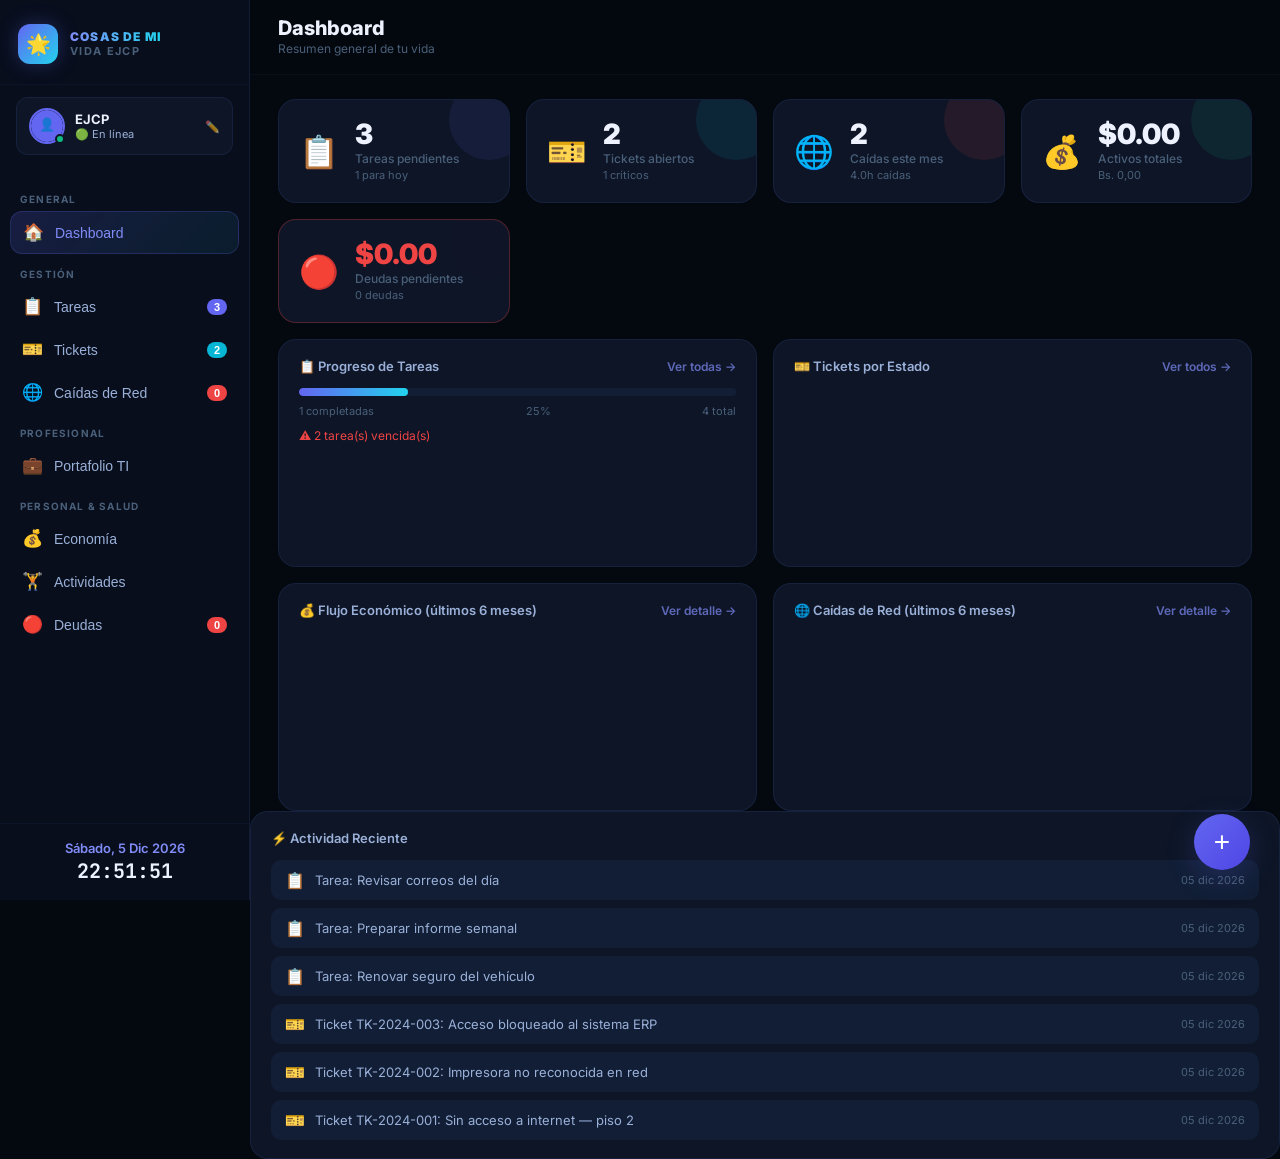
==== mi_portafolio/index.html @ db8b22b6 "Add files via upload" ====
<!DOCTYPE html>
<html lang="es">
<head>
  <meta charset="UTF-8" />
  <meta name="viewport" content="width=device-width, initial-scale=1.0" />
  <title>COSAS DE MI VIDA EJCP</title>
  <meta name="description" content="Plataforma personal de gestión: tareas, tickets de soporte, caídas de red y control económico." />
  <link rel="preconnect" href="https://fonts.googleapis.com" />
  <link rel="preconnect" href="https://fonts.gstatic.com" crossorigin />
  <link href="https://fonts.googleapis.com/css2?family=Inter:wght@300;400;500;600;700;800;900&family=JetBrains+Mono:wght@400;500;600&display=swap" rel="stylesheet" />
  <script src="https://cdn.jsdelivr.net/npm/chart.js@4.4.0/dist/chart.umd.min.js"></script>
  <script src="https://cdnjs.cloudflare.com/ajax/libs/pdf.js/3.11.174/pdf.min.js"></script>
  <script>if (window.pdfjsLib) pdfjsLib.GlobalWorkerOptions.workerSrc = 'https://cdnjs.cloudflare.com/ajax/libs/pdf.js/3.11.174/pdf.worker.min.js';</script>
  <link rel="stylesheet" href="styles.css" />
</head>
<body>

<!-- ═══════════════ SIDEBAR ═══════════════ -->
<aside class="sidebar" id="sidebar">
  <div class="sidebar-logo">
    <div class="logo-icon">🌟</div>
    <div class="logo-texts">
      <span class="logo-title">COSAS DE MI</span>
      <span class="logo-sub">VIDA EJCP</span>
    </div>
  </div>

  <!-- Profile Widget -->
  <div class="sidebar-profile-card" onclick="openProfileModal()" title="Editar perfil y estado">
    <div class="profile-avatar-wrap">
      <img id="profile-avatar-img" src="data:image/svg+xml;utf8,<svg xmlns='http://www.w3.org/2000/svg' viewBox='0 0 100 100'><circle cx='50' cy='50' r='50' fill='%236366f1'/><text x='50' y='60' font-size='40' text-anchor='middle' fill='white'>👤</text></svg>" alt="Perfil" />
      <span class="profile-status-dot" id="profile-status-dot"></span>
    </div>
    <div class="profile-info">
      <div class="profile-name" id="profile-name">EJCP</div>
      <div class="profile-status-label" id="profile-status-label">🟢 En línea</div>
    </div>
    <div class="profile-edit-icon">✏️</div>
  </div>

  <nav class="sidebar-nav">
    <div class="nav-section-label">General</div>
    <button class="nav-btn active" id="nav-dashboard" onclick="switchModule('dashboard')">
      <span class="nav-icon">🏠</span><span class="nav-label">Dashboard</span>
    </button>

    <div class="nav-section-label">Gestión</div>
    <button class="nav-btn" id="nav-tasks" onclick="switchModule('tasks')">
      <span class="nav-icon">📋</span><span class="nav-label">Tareas</span>
      <span class="nav-badge" id="sb-tasks">0</span>
    </button>
    <button class="nav-btn" id="nav-tickets" onclick="switchModule('tickets')">
      <span class="nav-icon">🎫</span><span class="nav-label">Tickets</span>
      <span class="nav-badge ticket-badge" id="sb-tickets">0</span>
    </button>
    <button class="nav-btn" id="nav-network" onclick="switchModule('network')">
      <span class="nav-icon">🌐</span><span class="nav-label">Caídas de Red</span>
      <span class="nav-badge network-badge" id="sb-network">0</span>
    </button>

    <div class="nav-section-label">Profesional</div>
    <button class="nav-btn" id="nav-portfolio" onclick="switchModule('portfolio')">
      <span class="nav-icon">💼</span><span class="nav-label">Portafolio TI</span>
    </button>

    <div class="nav-section-label">Personal & Salud</div>
    <button class="nav-btn" id="nav-economy" onclick="switchModule('economy')">
      <span class="nav-icon">💰</span><span class="nav-label">Economía</span>
    </button>
    <button class="nav-btn" id="nav-activities" onclick="switchModule('activities')">
      <span class="nav-icon">🏋️</span><span class="nav-label">Actividades</span>
    </button>
    <button class="nav-btn" id="nav-debts" onclick="switchModule('debts')">
      <span class="nav-icon">🔴</span><span class="nav-label">Deudas</span>
      <span class="nav-badge" id="sb-debts" style="background:var(--red)">0</span>
    </button>
  </nav>

  <div class="sidebar-footer">
    <div class="sidebar-date" id="sidebar-date"></div>
    <div class="sidebar-time" id="sidebar-time"></div>
  </div>
</aside>

<!-- ═══════════════ MAIN ═══════════════ -->
<main class="main-content">

  <!-- ─── TOPBAR ─── -->
  <header class="topbar">
    <div class="topbar-left">
      <button class="menu-toggle" onclick="toggleSidebar()">☰</button>
      <div class="topbar-title">
        <h1 id="module-title">Dashboard</h1>
        <span class="module-subtitle" id="module-subtitle">Resumen general de tu vida</span>
      </div>
    </div>
    <div class="topbar-right" id="topbar-actions">
      <!-- Populated by each module -->
    </div>
  </header>

  <!-- ═══════════ DASHBOARD ═══════════ -->
  <section class="app-section active" id="sec-dashboard">
    <div class="dash-grid">
      <!-- Summary Cards -->
      <div class="dash-card clickable" onclick="switchModule('tasks')">
        <div class="dash-card-icon task-color">📋</div>
        <div class="dash-card-info">
          <div class="dash-card-num" id="d-task-pending">0</div>
          <div class="dash-card-label">Tareas pendientes</div>
          <div class="dash-card-sub" id="d-task-today">0 para hoy</div>
        </div>
        <div class="dash-card-sparkle task-color-bg"></div>
      </div>

      <div class="dash-card clickable" onclick="switchModule('tickets')">
        <div class="dash-card-icon ticket-color">🎫</div>
        <div class="dash-card-info">
          <div class="dash-card-num" id="d-ticket-open">0</div>
          <div class="dash-card-label">Tickets abiertos</div>
          <div class="dash-card-sub" id="d-ticket-critical">0 críticos</div>
        </div>
        <div class="dash-card-sparkle ticket-color-bg"></div>
      </div>

      <div class="dash-card clickable" onclick="switchModule('network')">
        <div class="dash-card-icon network-color">🌐</div>
        <div class="dash-card-info">
          <div class="dash-card-num" id="d-net-month">0</div>
          <div class="dash-card-label">Caídas este mes</div>
          <div class="dash-card-sub" id="d-net-hours">0h caídas</div>
        </div>
        <div class="dash-card-sparkle network-color-bg"></div>
      </div>

      <!-- Dashboard balance card shows total liquid across all accounts -->
      <div class="dash-card clickable" onclick="switchModule('economy')">
        <div class="dash-card-icon econ-color">💰</div>
        <div class="dash-card-info">
          <div class="dash-card-num" id="d-balance">$0.00</div>
          <div class="dash-card-label">Activos totales</div>
          <div class="dash-card-sub" id="d-balance-bs">Bs. 0.00</div>
        </div>
        <div class="dash-card-sparkle econ-color-bg"></div>
      </div>

      <div class="dash-card clickable" onclick="switchModule('debts')" style="border-color:rgba(239,68,68,0.3)">
        <div class="dash-card-icon" style="color:var(--red)">🔴</div>
        <div class="dash-card-info">
          <div class="dash-card-num" id="d-debts-total" style="color:var(--red)">$0.00</div>
          <div class="dash-card-label">Deudas pendientes</div>
          <div class="dash-card-sub" id="d-debts-count">0 deudas</div>
        </div>
        <div class="dash-card-sparkle" style="background:rgba(239,68,68,0.08)"></div>
      </div>
    </div>

    <!-- Progress bar tasks -->
    <div class="dash-row">
      <div class="dash-panel">
        <div class="panel-header">
          <span>📋 Progreso de Tareas</span>
          <span class="panel-action" onclick="switchModule('tasks')">Ver todas →</span>
        </div>
        <div class="task-progress-bar">
          <div class="task-progress-fill" id="d-task-bar"></div>
        </div>
        <div class="task-progress-labels">
          <span id="d-prog-done">0 completadas</span>
          <span id="d-prog-pct">0%</span>
          <span id="d-prog-total">0 total</span>
        </div>
        <div class="dash-overdue-row" id="d-overdue-row"></div>
      </div>

      <div class="dash-panel">
        <div class="panel-header">
          <span>🎫 Tickets por Estado</span>
          <span class="panel-action" onclick="switchModule('tickets')">Ver todos →</span>
        </div>
        <div style="position:relative;height:160px;width:100%"><canvas id="chart-dash-tickets"></canvas></div>
      </div>
    </div>

    <div class="dash-row">
      <div class="dash-panel">
        <div class="panel-header">
          <span>💰 Flujo Económico (últimos 6 meses)</span>
          <span class="panel-action" onclick="switchModule('economy')">Ver detalle →</span>
        </div>
        <div style="position:relative;height:160px;width:100%"><canvas id="chart-dash-economy"></canvas></div>
      </div>

      <div class="dash-panel">
        <div class="panel-header">
          <span>🌐 Caídas de Red (últimos 6 meses)</span>
          <span class="panel-action" onclick="switchModule('network')">Ver detalle →</span>
        </div>
        <div style="position:relative;height:160px;width:100%"><canvas id="chart-dash-network"></canvas></div>
      </div>
    </div>

    <!-- Recent activity -->
    <div class="dash-panel">
      <div class="panel-header">
        <span>⚡ Actividad Reciente</span>
      </div>
      <div id="d-activity-list" class="activity-list"></div>
    </div>
  </section>

  <!-- ═══════════ TASKS ═══════════ -->
  <section class="app-section" id="sec-tasks">
    <!-- Filter bar -->
    <div class="module-toolbar">
      <div class="toolbar-tabs" id="task-view-tabs">
        <button class="tab-btn active" onclick="setTaskView('all',this)">Todas</button>
        <button class="tab-btn" onclick="setTaskView('pending',this)">Pendientes</button>
        <button class="tab-btn" onclick="setTaskView('done',this)">Completadas</button>
        <button class="tab-btn" onclick="setTaskView('overdue',this)">Vencidas</button>
        <button class="tab-btn" onclick="setTaskView('today',this)">Hoy</button>
        <button class="tab-btn" onclick="setTaskView('voice',this)">🎙️ Voz</button>
      </div>
      <div class="toolbar-right">
        <div class="search-box">
          <span>🔍</span>
          <input type="text" id="task-search" placeholder="Buscar..." oninput="renderTasks()" />
        </div>
        <select id="task-priority-filter" onchange="renderTasks()">
          <option value="">Prioridad</option>
          <option value="alta">Alta</option>
          <option value="media">Media</option>
          <option value="baja">Baja</option>
        </select>
      </div>
    </div>

    <!-- Stats mini -->
    <div class="mini-stats" id="task-mini-stats"></div>

    <div class="list-area">
      <div class="item-list" id="task-list"></div>
      <div class="empty-state" id="task-empty" style="display:none">
        <div class="empty-icon">📋</div>
        <h3>Sin tareas aquí</h3>
        <p>Usa el botón <strong>+</strong> o graba una nota de voz</p>
      </div>
    </div>
  </section>

  <!-- ═══════════ TICKETS ═══════════ -->
  <section class="app-section" id="sec-tickets">
    <div class="module-toolbar">
      <div class="toolbar-tabs">
        <button class="tab-btn active" onclick="setTicketView('all',this)">Todos</button>
        <button class="tab-btn" onclick="setTicketView('abierto',this)">Abiertos</button>
        <button class="tab-btn" onclick="setTicketView('en_progreso',this)">En progreso</button>
        <button class="tab-btn" onclick="setTicketView('cerrado',this)">Cerrados</button>
        <button class="tab-btn" onclick="setTicketView('escalado',this)">Escalados</button>
      </div>
      <div class="toolbar-right">
        <button class="btn-secondary" onclick="openImportModal('tickets')" style="padding:8px 12px;font-size:12px">📥 Importar Excel</button>
        <div class="search-box">
          <span>🔍</span>
          <input type="text" id="ticket-search" placeholder="Buscar ticket..." oninput="renderTickets()" />
        </div>
        <select id="ticket-cat-filter" onchange="renderTickets()">
          <option value="">Categoría</option>
          <option value="red">Red</option>
          <option value="hardware">Hardware</option>
          <option value="software">Software</option>
          <option value="acceso">Acceso</option>
          <option value="otro">Otro</option>
        </select>
      </div>
    </div>

    <!-- Charts row -->
    <div class="dash-row" style="margin:16px 28px 0">
      <div class="dash-panel mini-panel">
        <div class="panel-header"><span>📊 Por Estado</span></div>
        <div style="position:relative;height:140px;width:100%"><canvas id="chart-ticket-status"></canvas></div>
      </div>
      <div class="dash-panel mini-panel">
        <div class="panel-header"><span>📅 Tickets por Mes</span></div>
        <div style="position:relative;height:140px;width:100%"><canvas id="chart-ticket-month"></canvas></div>
      </div>
      <div class="dash-panel mini-panel">
        <div class="panel-header"><span>⚡ Por Prioridad</span></div>
        <div style="position:relative;height:140px;width:100%"><canvas id="chart-ticket-priority"></canvas></div>
      </div>
    </div>

    <!-- Monthly Summary -->
    <div style="padding:0 28px;margin-top:16px">
      <div class="uptime-bar-wrap">
        <div class="uptime-label-row">
          <span>📅 Resumen Mensual de Soportes</span>
          <span class="uptime-pct" id="tk-month-total" style="color:var(--cyan)">0</span>
        </div>
        <div class="uptime-sub" id="tk-month-sub">Soportes realizados este mes</div>
      </div>
    </div>

    <div class="list-area" style="padding:0 28px 100px">
      <div class="item-list" id="ticket-list"></div>
      <div class="empty-state" id="ticket-empty" style="display:none">
        <div class="empty-icon">🎫</div>
        <h3>Sin tickets registrados</h3>
        <p>Añade tu primer ticket con el botón <strong>+</strong></p>
      </div>
    </div>
  </section>

  <!-- ═══════════ NETWORK ═══════════ -->
  <section class="app-section" id="sec-network">
    <div class="module-toolbar">
      <div class="toolbar-tabs">
        <button class="tab-btn active" onclick="setNetView('all',this)">Todos</button>
        <button class="tab-btn" onclick="setNetView('activa',this)">Activas</button>
        <button class="tab-btn" onclick="setNetView('resuelta',this)">Resueltas</button>
      </div>
      <div class="toolbar-right">
        <button class="btn-secondary" onclick="openImportModal('network')" style="padding:8px 12px;font-size:12px">📥 Importar Excel</button>
        <div class="search-box">
          <span>🔍</span>
          <input type="text" id="network-search" placeholder="Buscar incidente..." oninput="renderNetwork()" />
        </div>
        <select id="net-type-filter" onchange="renderNetwork()">
          <option value="">Tipo</option>
          <option value="total">Total</option>
          <option value="parcial">Parcial</option>
          <option value="lenta">Lenta</option>
        </select>
      </div>
    </div>

    <!-- Network Charts -->
    <div class="dash-row" style="margin:16px 28px 0">
      <div class="dash-panel">
        <div class="panel-header"><span>⏱️ Horas caídas por mes</span></div>
        <div style="position:relative;height:160px;width:100%"><canvas id="chart-net-hours"></canvas></div>
      </div>
      <div class="dash-panel mini-panel">
        <div class="panel-header"><span>🍩 Por Tipo</span></div>
        <div style="position:relative;height:160px;width:100%"><canvas id="chart-net-type"></canvas></div>
      </div>
    </div>

    <!-- Uptime indicator -->
    <div style="padding:0 28px;margin-top:16px">
      <div class="uptime-bar-wrap">
        <div class="uptime-label-row">
          <span>🟢 Disponibilidad del mes</span>
          <span class="uptime-pct" id="net-uptime-pct">100%</span>
        </div>
        <div class="uptime-bar">
          <div class="uptime-fill" id="net-uptime-fill"></div>
        </div>
        <div class="uptime-sub" id="net-uptime-sub">0h de interrupción este mes</div>
      </div>
    </div>

    <div class="list-area" style="padding:0 28px 100px">
      <div class="item-list" id="network-list"></div>
      <div class="empty-state" id="network-empty" style="display:none">
        <div class="empty-icon">🌐</div>
        <h3>Sin incidentes registrados</h3>
        <p>Registra una caída de red con el botón <strong>+</strong></p>
      </div>
    </div>
  </section>

  <!-- ═══════════ ECONOMY (Sistema Financiero Multi-Cuenta) ═══════════ -->
  <section class="app-section" id="sec-economy">

    <!-- Tasa de cambio global / BCV / Euro / Binance / AIRTM -->
    <div class="rate-bar">
      <div class="rate-info">
        <span class="rate-label">💱 Tasas de Cambio (BCV Oficial, Euro & P2P)</span>
        <div style="display:flex;gap:10px;align-items:center;flex-wrap:wrap;margin-top:4px">
          <div class="rate-input-wrap">
            <span class="rate-flag">🇻🇪 BCV (USD): 1$ =</span>
            <input type="number" id="rate-bcv-input" step="0.01" min="0.01" value="36.50" oninput="updateRates()" style="width:70px" />
            <span class="rate-flag">VES</span>
          </div>
          <div class="rate-input-wrap">
            <span class="rate-flag">🇪🇺 BCV (EUR): 1€ =</span>
            <input type="number" id="rate-eur-input" step="0.01" min="0.01" value="39.80" oninput="updateRates()" style="width:70px" />
            <span class="rate-flag">VES</span>
          </div>
          <div class="rate-input-wrap">
            <span class="rate-flag">🟡 Binance: 1$ =</span>
            <input type="number" id="rate-binance-input" step="0.01" min="0.01" value="36.50" oninput="updateRates()" style="width:70px" />
            <span class="rate-flag">VES</span>
          </div>
          <div class="rate-input-wrap">
            <span class="rate-flag">💙 AIRTM: 1$ =</span>
            <input type="number" id="rate-airtm-input" step="0.01" min="0.01" value="36.50" oninput="updateRates()" style="width:70px" />
            <span class="rate-flag">VES</span>
          </div>
        </div>
        <span class="rate-updated" id="rate-updated">Actualizado en tiempo real</span>
      </div>
      <div style="display:flex;gap:8px;align-items:center;flex-wrap:wrap">
        <button class="btn-primary" style="padding:8px 12px;font-size:12px" onclick="openTransferModal()">🔄 Traslado</button>
        <button class="btn-primary" style="padding:8px 12px;font-size:12px;background:linear-gradient(135deg,#10b981,#059669)" onclick="openPagoMovilModal()">📱 Pago Móvil</button>
        <button class="btn-primary" style="padding:8px 12px;font-size:12px;background:linear-gradient(135deg,#8b5cf6,#6d28d9)" onclick="openZinliModal()">🏦 Zinli</button>
        <button class="btn-primary" style="padding:8px 12px;font-size:12px;background:linear-gradient(135deg,#f59e0b,#d97706)" onclick="openEfectivoModal()">💵 Efectivo</button>
      </div>
    </div>

    <!-- Saldos por cuenta -->
    <div style="padding:16px 28px 0">
      <div style="font-size:12px;font-weight:700;color:var(--text-muted);margin-bottom:10px;text-transform:uppercase;letter-spacing:.08em">💳 Saldos por Cuenta</div>
      <div class="accounts-grid" id="accounts-grid">
        <!-- Populated by JS -->
      </div>
    </div>

    <!-- Panel Bolívares VES con tasa del día y comparativa -->
    <div style="padding:12px 28px 0">
      <div class="bolivares-panel">
        <div class="bs-panel-left">
          <div class="bs-panel-title">🇻🇪 Bolívares — Tasa del día & Comparativa</div>
          <div class="bs-panel-balance" id="bs-panel-balance">Bs. 0,00</div>
          <div class="bs-panel-sub" style="margin-top:8px">
            Saldo directo en cuenta VES
          </div>

          <!-- Comparativa de Tasas -->
          <div class="rate-comp-box" style="margin-top:14px;background:rgba(0,0,0,0.2);padding:10px 12px;border-radius:8px;border:1px solid var(--border-light)">
            <div style="font-size:11px;font-weight:700;color:var(--text-muted);text-transform:uppercase;margin-bottom:6px">📊 Comparativa de Valorización Total en VES</div>
            <div style="display:flex;justify-content:space-between;font-size:12px;margin-bottom:3px">
              <span>🇻🇪 Tasa BCV Oficial (USD):</span>
              <strong id="bs-total-bcv" style="color:var(--green)">Bs. 0,00</strong>
            </div>
            <div style="display:flex;justify-content:space-between;font-size:12px;margin-bottom:3px">
              <span>🇪🇺 Tasa BCV Euro (EUR):</span>
              <strong id="bs-total-eur" style="color:var(--purple)">Bs. 0,00</strong>
            </div>
            <div style="display:flex;justify-content:space-between;font-size:12px;margin-bottom:3px">
              <span>🟡 Tasa Binance P2P:</span>
              <strong id="bs-total-binance" style="color:var(--yellow)">Bs. 0,00</strong>
            </div>
            <div style="display:flex;justify-content:space-between;font-size:12px">
              <span>💙 Tasa AIRTM / Zinli:</span>
              <strong id="bs-total-airtm" style="color:var(--cyan)">Bs. 0,00</strong>
            </div>
          </div>
        </div>

        <div class="bs-panel-right">
          <div style="font-size:11px;color:var(--text-muted);margin-bottom:6px;font-weight:700;text-transform:uppercase">Equivalencia acumulada por cuenta en VES</div>
          <div class="bs-equiv-row">
            <span class="bs-equiv-label">🟡 Binance (USDT)</span>
            <span class="bs-equiv-val" id="bs-eq-binance">Bs. 0,00</span>
          </div>
          <div class="bs-equiv-row">
            <span class="bs-equiv-label">💙 AIRTM (USD)</span>
            <span class="bs-equiv-val" id="bs-eq-airtm">Bs. 0,00</span>
          </div>
          <div class="bs-equiv-row">
            <span class="bs-equiv-label">🟣 Zinli (USD — Tasa AIRTM)</span>
            <span class="bs-equiv-val" id="bs-eq-zinli">Bs. 0,00</span>
          </div>
          <div class="bs-equiv-row">
            <span class="bs-equiv-label">💵 Efectivo (USD)</span>
            <span class="bs-equiv-val" id="bs-eq-efectivo">Bs. 0,00</span>
          </div>
          <div class="bs-equiv-row">
            <span class="bs-equiv-label">🇻🇪 Cuenta Bolívares (VES Directo)</span>
            <span class="bs-equiv-val" id="bs-eq-direct">Bs. 0,00</span>
          </div>
          <div class="bs-equiv-total" style="background:rgba(16,185,129,0.08);padding:10px 12px;border-radius:8px;margin-top:8px">
            <span>💰 TOTAL GENERAL EN VES</span>
            <span id="bs-total-ves" style="color:var(--green);font-weight:900;font-size:16px">Bs. 0,00</span>
          </div>
        </div>
      </div>
    </div>

    <!-- Operaciones rápidas / tabs -->
    <div class="module-toolbar" style="margin-top:16px">
      <div class="toolbar-tabs">
        <button class="tab-btn active" onclick="setEconView('all',this)">Todos</button>
        <button class="tab-btn" onclick="setEconView('ingreso',this)">Ingresos</button>
        <button class="tab-btn" onclick="setEconView('egreso',this)">Egresos</button>
        <button class="tab-btn" onclick="setEconView('traslado',this)">🔄 Traslados</button>
        <button class="tab-btn" onclick="setEconView('pago_movil',this)">📱 Pagos Móvil</button>
        <button class="tab-btn" onclick="setEconView('zinli',this)">🏦 Zinli</button>
      </div>
      <div class="toolbar-right">
        <select id="econ-account-filter" onchange="renderEconomy()">
          <option value="">Todas las cuentas</option>
          <option value="binance">Binance</option>
          <option value="airtm">AIRTM</option>
          <option value="zinli">Zinli</option>
          <option value="bolivares">Bolívares</option>
          <option value="efectivo">Efectivo</option>
        </select>
      </div>
    </div>

    <!-- Economy charts -->
    <div class="dash-row" style="margin:12px 28px 0">
      <div class="dash-panel">
        <div class="panel-header"><span>📈 Flujo mensual (USD)</span></div>
        <div style="position:relative;height:160px;width:100%"><canvas id="chart-econ-flow"></canvas></div>
      </div>
      <div class="dash-panel mini-panel">
        <div class="panel-header"><span>🍩 Por Cuenta</span></div>
        <div style="position:relative;height:160px;width:100%"><canvas id="chart-econ-cat"></canvas></div>
      </div>
    </div>

    <!-- Converter -->
    <div style="padding:0 28px;margin-top:12px">
      <div class="converter-box">
        <div class="converter-title">⚡ Conversor Rápido</div>
        <div class="converter-row">
          <div class="conv-field">
            <label>USD / USDT</label>
            <input type="number" id="conv-usd" placeholder="0.00" oninput="convertFrom('usd')" step="0.01" />
          </div>
          <div class="conv-arrow">⇄</div>
          <div class="conv-field">
            <label>VES (Bs.)</label>
            <input type="number" id="conv-ves" placeholder="0.00" oninput="convertFrom('ves')" step="0.01" />
          </div>
        </div>
      </div>
    </div>

    <!-- Transaction list -->
    <div class="list-area" style="padding:0 28px 100px;margin-top:8px">
      <div class="item-list" id="econ-list"></div>
      <div class="empty-state" id="econ-empty" style="display:none">
        <div class="empty-icon">💰</div>
        <h3>Sin movimientos</h3>
        <p>Registra tu primer movimiento con los botones de arriba</p>
      </div>
    </div>
  </section>

  <!-- ═══════════ DEUDAS ═══════════ -->
  <section class="app-section" id="sec-debts">

    <!-- Resumen de deudas -->
    <div style="padding:20px 28px 0">
      <div class="debts-summary-row">
        <div class="debt-summary-card" style="border-color:rgba(239,68,68,0.3)">
          <div style="font-size:11px;font-weight:700;color:var(--text-muted);text-transform:uppercase;margin-bottom:6px">💸 Total adeudado</div>
          <div style="font-size:28px;font-weight:900;color:var(--red)" id="debt-total-usd">$0.00</div>
          <div style="font-size:12px;color:var(--text-muted);margin-top:3px" id="debt-total-ves">Bs. 0,00</div>
        </div>
        <div class="debt-summary-card">
          <div style="font-size:11px;font-weight:700;color:var(--text-muted);text-transform:uppercase;margin-bottom:6px">📋 Deudas activas</div>
          <div style="font-size:28px;font-weight:900;color:var(--orange)" id="debt-active-count">0</div>
          <div style="font-size:12px;color:var(--text-muted);margin-top:3px">pendientes de cancelar</div>
        </div>
        <div class="debt-summary-card">
          <div style="font-size:11px;font-weight:700;color:var(--text-muted);text-transform:uppercase;margin-bottom:6px">✅ Canceladas</div>
          <div style="font-size:28px;font-weight:900;color:var(--green)" id="debt-paid-count">0</div>
          <div style="font-size:12px;color:var(--text-muted);margin-top:3px">este período</div>
        </div>
      </div>
    </div>

    <!-- Toolbar -->
    <div class="module-toolbar" style="margin-top:12px">
      <div class="toolbar-tabs">
        <button class="tab-btn active" onclick="setDebtView('pendiente',this)">⏳ Pendientes</button>
        <button class="tab-btn" onclick="setDebtView('pagada',this)">✅ Canceladas</button>
        <button class="tab-btn" onclick="setDebtView('all',this)">Todas</button>
      </div>
      <div class="toolbar-right">
        <button class="btn-primary" onclick="openDebtModal()">+ Nueva Deuda</button>
      </div>
    </div>

    <!-- Debt list -->
    <div style="padding:0 28px 100px;margin-top:8px">
      <div id="debts-list"></div>
      <div class="empty-state" id="debts-empty" style="display:none">
        <div class="empty-icon">🎉</div>
        <h3>¡Sin deudas pendientes!</h3>
        <p>Todas las deudas han sido canceladas.</p>
      </div>
    </div>
  </section>

  <!-- ═══════════ PORTFOLIO (Generador Automático desde PDF) ═══════════ -->
  <section class="app-section" id="sec-portfolio">

    <!-- PDF Auto-Generator Header Banner / Drag and Drop Zone -->
    <div style="padding:20px 28px 0">
      <div class="pdf-uploader-banner" id="pdf-dropzone" ondragover="handlePdfDragOver(event)" ondragleave="handlePdfDragLeave(event)" ondrop="handlePdfDrop(event)">
        <div class="pdf-banner-left">
          <div class="pdf-banner-title">⚡ Portafolio Profesional Automático desde PDF (Drag & Drop)</div>
          <div class="pdf-banner-sub">
            Arrastra y suelta tu archivo PDF aquí o presiona el botón. El sistema procesará el documento automáticamente, organizando tu experiencia, educación, habilidades y proyectos en esta página web interactiva.
          </div>
        </div>
        <div class="pdf-banner-actions">
          <label class="btn-primary" style="cursor:pointer;background:linear-gradient(135deg,#6366f1,#4f46e5);padding:9px 16px;font-size:13px">
            📂 Subir / Arrastrar PDF
            <input type="file" id="pdf-portfolio-input" accept=".pdf,.txt,.doc,.docx" onchange="handlePdfPortfolioUpload(event)" style="display:none" />
          </label>
          <button class="btn-secondary" style="padding:9px 14px;font-size:13px" onclick="loadSamplePdfPortfolio()">✨ Restablecer CV Edwin Colmenares</button>
          <button class="btn-primary" style="background:linear-gradient(135deg,#10b981,#059669);padding:9px 16px;font-size:13px" onclick="downloadExecutivePdfCV()">📥 Descargar PDF Resumen Curricular</button>
        </div>
      </div>
    </div>

    <!-- Hero Perfil Profesional Card -->
    <div style="padding:16px 28px 0" id="portfolio-hero-wrap">
      <!-- Populated dynamically by JS -->
    </div>

    <!-- Toolbar de Secciones del Portafolio -->
    <div class="module-toolbar" style="margin-top:16px">
      <div class="toolbar-tabs">
        <button class="tab-btn active" onclick="setPortfolioTab('profile',this)">👤 Perfil & Resumen</button>
        <button class="tab-btn" onclick="setPortfolioTab('experience',this)">💼 Experiencia Laboral</button>
        <button class="tab-btn" onclick="setPortfolioTab('education',this)">🎓 Educación & Certificados</button>
        <button class="tab-btn" onclick="setPortfolioTab('skills',this)">🛠️ Habilidades & Stack</button>
        <button class="tab-btn" onclick="setPortfolioTab('projects',this)">💻 Proyectos Web / TI</button>
        <button class="tab-btn" onclick="setPortfolioTab('docs',this)">📄 Documentación & PDFs</button>
      </div>
      <div class="toolbar-right">
        <button class="btn-primary" onclick="openPortfolioModal()">+ Añadir Elemento</button>
      </div>
    </div>

    <!-- Tab 1: Perfil & Resumen -->
    <div id="pf-tab-profile" class="pf-tab-content active" style="padding:20px 28px 100px">
      <div id="portfolio-profile-detail"></div>
    </div>

    <!-- Tab 2: Experiencia Laboral -->
    <div id="pf-tab-experience" class="pf-tab-content" style="padding:20px 28px 100px;display:none">
      <div id="portfolio-experience-list"></div>
    </div>

    <!-- Tab 3: Educación & Certificados -->
    <div id="pf-tab-education" class="pf-tab-content" style="padding:20px 28px 100px;display:none">
      <div id="portfolio-education-list"></div>
    </div>

    <!-- Tab 4: Habilidades & Stack -->
    <div id="pf-tab-skills" class="pf-tab-content" style="padding:20px 28px 100px;display:none">
      <div class="skills-matrix" id="portfolio-skills-matrix"></div>
    </div>

    <!-- Tab 5: Proyectos Web/TI -->
    <div id="pf-tab-projects" class="pf-tab-content" style="padding:20px 28px 100px;display:none">
      <div class="portfolio-grid" id="portfolio-projects-list"></div>
    </div>

    <!-- Tab 6: Documentación Consignada y Certificados a Un Solo Clic -->
    <div id="pf-tab-docs" class="pf-tab-content" style="padding:20px 28px 100px;display:none">
      <div class="recruiter-note-box">
        <div class="recruiter-note-icon">🔍</div>
        <div class="recruiter-note-text">
          <strong>Documentación Consignada y Certificados a Un Solo Clic:</strong> Inspecciona en alta resolución o descarga directamente cualquier documento legal, título universitario o certificado oficial de Edwin José Colmenares Pacheco presionando <strong>"Ver Documento (1-Click)"</strong>.
        </div>
      </div>
      <div class="module-toolbar" style="margin-bottom:16px;padding:0">
        <div class="toolbar-tabs">
          <button class="tab-btn active" onclick="filterDocCategory('all',this)">📋 Todos</button>
          <button class="tab-btn" onclick="filterDocCategory('legal',this)">📜 Documentos Legales</button>
          <button class="tab-btn" onclick="filterDocCategory('titulos',this)">🎓 Títulos Académicos</button>
          <button class="tab-btn" onclick="filterDocCategory('cursos',this)">🏆 Certificados de Cursos</button>
        </div>
      </div>
      <div class="portfolio-docs-grid" id="portfolio-docs-list"></div>
    </div>
  </section>

  <!-- Container imprimible para PDF Resumen Curricular Sintético -->
  <div id="printable-cv-container" class="printable-cv-hidden"></div>


  <!-- ═══════════ ACTIVITIES & WORKOUT ═══════════ -->
  <section class="app-section" id="sec-activities">
    <!-- Health / Fitness Metrics Cards -->
    <div class="dash-grid" style="padding:24px 28px 0">
      <div class="dash-card">
        <div class="dash-card-icon" style="color:var(--green)">🏋️‍♂️</div>
        <div class="dash-card-info">
          <div class="dash-card-num" id="fit-workouts-count">0</div>
          <div class="dash-card-label">Rutinas este mes</div>
          <div class="dash-card-sub" id="fit-workouts-sub">0 días activos</div>
        </div>
      </div>
      <div class="dash-card">
        <div class="dash-card-icon" style="color:var(--cyan)">⏱️</div>
        <div class="dash-card-info">
          <div class="dash-card-num" id="fit-minutes-total">0 min</div>
          <div class="dash-card-label">Tiempo de ejercicio</div>
          <div class="dash-card-sub">Acumulado mensual</div>
        </div>
      </div>
      <div class="dash-card">
        <div class="dash-card-icon" style="color:var(--orange)">🔥</div>
        <div class="dash-card-info">
          <div class="dash-card-num" id="fit-calories-total">0 kcal</div>
          <div class="dash-card-label">Calorías estimadas</div>
          <div class="dash-card-sub">Quemadas este mes</div>
        </div>
      </div>
      <div class="dash-card">
        <div class="dash-card-icon" style="color:var(--purple)">⚡</div>
        <div class="dash-card-info">
          <div class="dash-card-num" id="fit-streak">0 días</div>
          <div class="dash-card-label">Racha de salud</div>
          <div class="dash-card-sub">Días seguidos en activo</div>
        </div>
      </div>
    </div>

    <!-- Calendar & Workout Log Container -->
    <div class="dash-row" style="margin:20px 28px 0">
      <!-- Exercise Calendar -->
      <div class="dash-panel" style="flex:1">
        <div class="panel-header">
          <span>🗓️ Calendario de Salud y Ejercicio</span>
          <span class="panel-action" id="workout-cal-month">Agosto 2026</span>
        </div>
        <div class="workout-calendar-wrap">
          <div class="workout-cal-header">
            <span>Dom</span><span>Lun</span><span>Mar</span><span>Mié</span><span>Jue</span><span>Vie</span><span>Sáb</span>
          </div>
          <div class="workout-cal-grid" id="workout-calendar-grid"></div>
        </div>
      </div>

      <!-- Quick Add & History List -->
      <div class="dash-panel" style="flex:1">
        <div class="panel-header">
          <span>📋 Registro de Rutinas</span>
          <button class="btn-primary" style="padding:6px 12px;font-size:12px" onclick="openActivityModal()">+ Registrar Ejercicio</button>
        </div>
        <div class="activity-history-list" id="activity-history-list" style="max-height:360px;overflow-y:auto"></div>
      </div>
    </div>
  </section>

</main>

<!-- ═══════════════ FAB ═══════════════ -->
<div class="fab-container">
  <div class="fab-menu" id="fab-menu"></div>
  <button class="fab-main" onclick="toggleFabMenu()" id="fab-main">
    <span class="fab-icon" id="fab-icon">+</span>
  </button>
</div>

<!-- ═══════════════ VOICE OVERLAY ═══════════════ -->
<div class="voice-overlay" id="voice-overlay">
  <div class="voice-modal">
    <div class="voice-waves" id="voice-waves">
      <span></span><span></span><span></span><span></span><span></span>
    </div>
    <div class="voice-status" id="voice-status">🎙️ Escuchando...</div>
    <div class="voice-transcript" id="voice-transcript"></div>
    <div class="voice-timer" id="voice-timer">0:00</div>
    <div class="voice-actions">
      <button class="btn-danger" onclick="cancelVoice()">✕ Cancelar</button>
      <button class="btn-success" onclick="stopVoice()">⏹ Guardar nota</button>
    </div>
  </div>
</div>

<!-- ═══════════════ MODALS ═══════════════ -->

<!-- Task Modal -->
<div class="modal-overlay" id="task-modal">
  <div class="modal glass-modal">
    <div class="modal-header">
      <h2 id="task-modal-title">Nueva Tarea</h2>
      <button class="modal-close" onclick="closeModal('task-modal')">✕</button>
    </div>
    <div class="modal-body">
      <div class="form-group"><label>Título *</label>
        <input type="text" id="t-title" placeholder="¿Qué tienes que hacer?" /></div>
      <div class="form-group"><label>Descripción</label>
        <textarea id="t-desc" rows="3" placeholder="Detalles adicionales..."></textarea></div>
      <div class="form-row">
        <div class="form-group"><label>Fecha límite</label>
          <input type="datetime-local" id="t-date" /></div>
        <div class="form-group"><label>Prioridad</label>
          <select id="t-priority">
            <option value="media">🟡 Media</option>
            <option value="alta">🔴 Alta</option>
            <option value="baja">🟢 Baja</option>
          </select></div>
      </div>
      <div class="form-row">
        <div class="form-group"><label>Categoría</label>
          <input type="text" id="t-cat" placeholder="Trabajo, Personal..." /></div>
        <div class="form-group"><label>Etiquetas (coma)</label>
          <input type="text" id="t-tags" placeholder="urgente, reunión..." /></div>
      </div>
      <div class="voice-note-preview" id="t-voice-preview" style="display:none">
        <label>🎙️ Nota de voz adjunta</label>
        <div class="voice-note-text" id="t-voice-text"></div>
        <audio id="t-voice-audio" controls style="width:100%;margin-top:8px"></audio>
      </div>
    </div>
    <div class="modal-footer">
      <button class="btn-secondary" onclick="closeModal('task-modal')">Cancelar</button>
      <button class="btn-primary" onclick="saveTask()">Guardar</button>
    </div>
  </div>
</div>

<!-- Ticket Modal -->
<div class="modal-overlay" id="ticket-modal">
  <div class="modal glass-modal">
    <div class="modal-header">
      <h2 id="ticket-modal-title">Nuevo Ticket</h2>
      <button class="modal-close" onclick="closeModal('ticket-modal')">✕</button>
    </div>
    <div class="modal-body">
      <div class="form-row">
        <div class="form-group"><label>Nº Ticket *</label>
          <input type="text" id="tk-num" placeholder="TK-2024-001" /></div>
        <div class="form-group"><label>Fecha *</label>
          <input type="date" id="tk-date" /></div>
      </div>
      <div class="form-row">
        <div class="form-group"><label>Hora Apertura (12h)</label>
          <input type="time" id="tk-time-open" /></div>
        <div class="form-group"><label>Hora Cierre (12h)</label>
          <input type="time" id="tk-time-close" /></div>
      </div>
      <div class="form-group"><label>Descripción del Problema *</label>
        <textarea id="tk-desc" rows="3" placeholder="Describe el incidente..."></textarea></div>
      <div class="form-row">
        <div class="form-group"><label>Proveedor Afectado</label>
          <input type="text" id="tk-provider" placeholder="Cantv, Fibra, etc." /></div>
        <div class="form-group"><label>Técnico Asignado</label>
          <input type="text" id="tk-assign" placeholder="Nombre del técnico..." /></div>
      </div>
      <div class="form-row">
        <div class="form-group"><label>Estado</label>
          <select id="tk-status">
            <option value="abierto">🔵 Abierto</option>
            <option value="en_progreso">🟡 En progreso</option>
            <option value="escalado">🔴 Escalado</option>
            <option value="cerrado">✅ Cerrado</option>
          </select></div>
        <div class="form-group"><label>Categoría (Opcional)</label>
          <select id="tk-cat">
            <option value="red">🌐 Red</option>
            <option value="hardware">🖥️ Hardware</option>
            <option value="software">💻 Software</option>
            <option value="otro">📦 Otro</option>
          </select></div>
      </div>
      <div class="form-group"><label>Solución Aplicada</label>
        <textarea id="tk-solution" rows="2" placeholder="Pasos tomados, solución aplicada..."></textarea></div>
    </div>
    <div class="modal-footer">
      <button class="btn-secondary" onclick="closeModal('ticket-modal')">Cancelar</button>
      <button class="btn-primary" onclick="saveTicket()">Guardar Ticket</button>
    </div>
  </div>
</div>

<!-- Network Modal -->
<div class="modal-overlay" id="network-modal">
  <div class="modal glass-modal">
    <div class="modal-header">
      <h2 id="net-modal-title">Registrar Caída de Red</h2>
      <button class="modal-close" onclick="closeModal('network-modal')">✕</button>
    </div>
    <div class="modal-body">
      <div class="form-row">
        <div class="form-group"><label>ID Incidente</label>
          <input type="text" id="net-id" placeholder="NET-001 (auto)" readonly /></div>
        <div class="form-group"><label>Tipo</label>
          <select id="net-type">
            <option value="total">🔴 Total</option>
            <option value="parcial">🟡 Parcial</option>
            <option value="lenta">🟠 Lenta</option>
          </select></div>
      </div>
      <div class="form-row">
        <div class="form-group"><label>Inicio *</label>
          <input type="datetime-local" id="net-start" /></div>
        <div class="form-group"><label>Fin (si ya se resolvió)</label>
          <input type="datetime-local" id="net-end" /></div>
      </div>
      <div class="form-row">
        <div class="form-group"><label>Área afectada</label>
          <input type="text" id="net-area" placeholder="Piso 3, Sala de servidores..." /></div>
        <div class="form-group"><label>Estado</label>
          <select id="net-status">
            <option value="activa">🔴 Activa</option>
            <option value="resuelta">✅ Resuelta</option>
          </select></div>
      </div>
      <div class="form-group"><label>Causa conocida</label>
        <select id="net-cause">
          <option value="">Desconocida</option>
          <option value="isp">Falla del ISP</option>
          <option value="router">Router/Switch caído</option>
          <option value="cable">Cable dañado</option>
          <option value="sobrecarga">Sobrecarga de red</option>
          <option value="mantenimiento">Mantenimiento programado</option>
          <option value="otro">Otro</option>
        </select></div>
      <div class="form-group"><label>Descripción / Resolución</label>
        <textarea id="net-desc" rows="3" placeholder="Qué pasó, cómo se resolvió..."></textarea></div>
      <div class="form-group"><label>Reportado a</label>
        <input type="text" id="net-report" placeholder="Supervisor, ISP, IT..." /></div>
    </div>
    <div class="modal-footer">
      <button class="btn-secondary" onclick="closeModal('network-modal')">Cancelar</button>
      <button class="btn-primary" onclick="saveNetwork()">Guardar Incidente</button>
    </div>
  </div>
</div>

<!-- Economy Modal -->
<div class="modal-overlay" id="econ-modal">
  <div class="modal glass-modal">
    <div class="modal-header">
      <h2 id="econ-modal-title">Nuevo Movimiento</h2>
      <button class="modal-close" onclick="closeModal('econ-modal')">✕</button>
    </div>
    <div class="modal-body">
      <div class="form-row">
        <div class="form-group"><label>Tipo *</label>
          <select id="ec-type" onchange="updateEconForm()">
            <option value="ingreso">💚 Ingreso</option>
            <option value="egreso">🔴 Egreso</option>
          </select></div>
        <div class="form-group"><label>Monto (USD) *</label>
          <input type="number" id="ec-amount" placeholder="0.00" step="0.01" min="0" oninput="updateEconEquiv()" /></div>
      </div>
      <div class="form-group"><label>Cuenta afectada</label>
        <select id="ec-account">
          <option value="efectivo">💵 Efectivo (USD)</option>
          <option value="binance">🟡 Binance (USDT)</option>
          <option value="airtm">💙 AIRTM (USD)</option>
          <option value="zinli">🟣 Zinli (USD)</option>
          <option value="bolivares">🇻🇪 Bolívares (VES)</option>
        </select></div>
      <div class="equiv-display" id="ec-equiv">≈ Bs. 0.00</div>
      <div class="form-group"><label>Descripción *</label>
        <input type="text" id="ec-desc" placeholder="¿De qué es este movimiento?" /></div>
      <div class="form-row">
        <div class="form-group"><label>Categoría</label>
          <select id="ec-cat">
            <option value="salario">💼 Salario</option>
            <option value="freelance">🖥️ Freelance</option>
            <option value="comida">🍔 Comida</option>
            <option value="transporte">🚗 Transporte</option>
            <option value="servicios">⚡ Servicios</option>
            <option value="entretenimiento">🎬 Entretenimiento</option>
            <option value="otro">📦 Otro</option>
          </select></div>
        <div class="form-group"><label>Fecha</label>
          <input type="date" id="ec-date" /></div>
      </div>
      <div class="form-group"><label>Notas</label>
        <input type="text" id="ec-notes" placeholder="Referencia, comentario..." /></div>
    </div>
    <div class="modal-footer">
      <button class="btn-secondary" onclick="closeModal('econ-modal')">Cancelar</button>
      <button class="btn-primary" onclick="saveEconomy()">Guardar</button>
    </div>
  </div>
</div>

<!-- 🔄 Modal Traslado de Moneda -->
<div class="modal-overlay" id="transfer-modal">
  <div class="modal glass-modal">
    <div class="modal-header">
      <h2>🔄 Traslado de Moneda entre Cuentas</h2>
      <button class="modal-close" onclick="closeModal('transfer-modal')">✕</button>
    </div>
    <div class="modal-body">
      <div class="form-row">
        <div class="form-group"><label>Cuenta Origen *</label>
          <select id="tr-from">
            <option value="binance">🟡 Binance (USDT)</option>
            <option value="airtm">💙 AIRTM (USD)</option>
            <option value="zinli">🟣 Zinli (USD)</option>
            <option value="bolivares">🇻🇪 Bolívares (VES)</option>
            <option value="efectivo">💵 Efectivo (USD)</option>
          </select>
        </div>
        <div class="form-group"><label>Cuenta Destino *</label>
          <select id="tr-to">
            <option value="airtm">💙 AIRTM (USD)</option>
            <option value="binance">🟡 Binance (USDT)</option>
            <option value="zinli">🟣 Zinli (USD)</option>
            <option value="bolivares">🇻🇪 Bolívares (VES)</option>
            <option value="efectivo">💵 Efectivo (USD)</option>
          </select>
        </div>
      </div>
      <div class="form-row">
        <div class="form-group"><label>Monto a transferir (USDT/USD) *</label>
          <input type="number" id="tr-amount" placeholder="0.00" step="0.01" min="0" oninput="updateTransferPreview()" />
        </div>
        <div class="form-group"><label>Comisión / Fee (%)</label>
          <input type="number" id="tr-fee-pct" placeholder="0.00" step="0.01" min="0" value="0" oninput="updateTransferPreview()" />
        </div>
      </div>
      <div class="form-group"><label>Comisión fija (USD adicional)</label>
        <input type="number" id="tr-fee-fixed" placeholder="0.00" step="0.01" min="0" value="0" oninput="updateTransferPreview()" />
      </div>
      <div class="account-preview-box" id="transfer-preview">
        <div class="preview-row"><span>Monto a enviar:</span><span id="tr-prev-send">—</span></div>
        <div class="preview-row"><span>Comisión total:</span><span id="tr-prev-fee" style="color:var(--red)">—</span></div>
        <div class="preview-row"><span style="font-weight:700">Monto que llega:</span><span id="tr-prev-arrive" style="color:var(--green);font-weight:700">—</span></div>
        <div class="preview-row"><span>Saldo origen post-traslado:</span><span id="tr-prev-src-bal" style="color:var(--orange)">—</span></div>
      </div>
      <div class="form-row">
        <div class="form-group"><label>Fecha</label>
          <input type="date" id="tr-date" />
        </div>
        <div class="form-group"><label>Referencia / Notas</label>
          <input type="text" id="tr-notes" placeholder="ID transacción, referencia..." />
        </div>
      </div>
    </div>
    <div class="modal-footer">
      <button class="btn-secondary" onclick="closeModal('transfer-modal')">Cancelar</button>
      <button class="btn-primary" onclick="saveTransfer()">✅ Registrar Traslado</button>
    </div>
  </div>
</div>

<!-- 📱 Modal Pago Móvil -->
<div class="modal-overlay" id="pagomovil-modal">
  <div class="modal glass-modal">
    <div class="modal-header">
      <h2>📱 Registrar Pago Móvil</h2>
      <button class="modal-close" onclick="closeModal('pagomovil-modal')">✕</button>
    </div>
    <div class="modal-body">
      <div class="form-row">
        <div class="form-group"><label>Monto en divisa *</label>
          <input type="number" id="pm-amount-foreign" placeholder="0.00" step="0.01" min="0" oninput="updatePagoMovilPreview()" />
        </div>
        <div class="form-group"><label>Moneda de origen</label>
          <select id="pm-currency" onchange="updatePagoMovilPreview()">
            <option value="USD">🇺🇸 USD</option>
            <option value="USDT">🟡 USDT</option>
            <option value="EUR">🇪🇺 EUR</option>
          </select>
        </div>
      </div>
      <div class="form-group"><label>Cuenta de origen *</label>
        <select id="pm-from-account" onchange="updatePagoMovilPreview()">
          <option value="binance">🟡 Binance (USDT)</option>
          <option value="airtm">💙 AIRTM (USD)</option>
          <option value="zinli">🟣 Zinli (USD)</option>
          <option value="efectivo">💵 Efectivo (USD)</option>
        </select>
      </div>
      <div class="form-group"><label>Tasa de cambio (1 USD = ? Bs.) — se usa la global si no cambias</label>
        <input type="number" id="pm-rate" placeholder="Tasa actual" step="0.01" min="0" oninput="updatePagoMovilPreview()" />
      </div>
      <div class="account-preview-box" id="pm-preview">
        <div class="preview-row"><span>Monto en divisa:</span><span id="pm-prev-usd">—</span></div>
        <div class="preview-row"><span style="font-weight:700">Equivalente en Bolívares:</span><span id="pm-prev-ves" style="color:var(--cyan);font-weight:700">—</span></div>
        <div class="preview-row"><span>Saldo origen post-pago:</span><span id="pm-prev-src-bal" style="color:var(--orange)">—</span></div>
      </div>
      <div class="form-row">
        <div class="form-group"><label>Destinatario / Beneficiario</label>
          <input type="text" id="pm-recipient" placeholder="Nombre o número de teléfono" />
        </div>
        <div class="form-group"><label>Fecha</label>
          <input type="date" id="pm-date" />
        </div>
      </div>
      <div class="form-group"><label>Concepto / Descripción</label>
        <input type="text" id="pm-desc" placeholder="¿Para qué fue el pago?" />
      </div>
    </div>
    <div class="modal-footer">
      <button class="btn-secondary" onclick="closeModal('pagomovil-modal')">Cancelar</button>
      <button class="btn-primary" style="background:linear-gradient(135deg,#10b981,#059669)" onclick="savePagoMovil()">✅ Registrar Pago</button>
    </div>
  </div>
</div>

<!-- 🏦 Modal Cambio a Zinli -->
<div class="modal-overlay" id="zinli-modal">
  <div class="modal glass-modal">
    <div class="modal-header">
      <h2>🏦 Conversión a Zinli</h2>
      <button class="modal-close" onclick="closeModal('zinli-modal')">✕</button>
    </div>
    <div class="modal-body">
      <div class="form-row">
        <div class="form-group"><label>Cuenta de Origen *</label>
          <select id="zn-from" onchange="updateZinliPreview()">
            <option value="binance">🟡 Binance (USDT)</option>
            <option value="airtm">💙 AIRTM (USD)</option>
            <option value="efectivo">💵 Efectivo (USD)</option>
          </select>
        </div>
        <div class="form-group"><label>Monto a convertir (USD/USDT) *</label>
          <input type="number" id="zn-amount" placeholder="0.00" step="0.01" min="0" oninput="updateZinliPreview()" />
        </div>
      </div>
      <div class="form-group"><label>Comisión / Fee (%)</label>
        <input type="number" id="zn-fee-pct" placeholder="0.00" step="0.01" min="0" value="0" oninput="updateZinliPreview()" />
      </div>
      <div class="account-preview-box" id="zinli-preview">
        <div class="preview-row"><span>Monto a convertir:</span><span id="zn-prev-amount">—</span></div>
        <div class="preview-row"><span>Comisión:</span><span id="zn-prev-fee" style="color:var(--red)">—</span></div>
        <div class="preview-row"><span style="font-weight:700">Monto que entra a Zinli:</span><span id="zn-prev-arrive" style="color:var(--purple);font-weight:700">—</span></div>
        <div class="preview-row"><span>Saldo origen post-conversión:</span><span id="zn-prev-src-bal" style="color:var(--orange)">—</span></div>
        <div class="preview-row"><span>Nuevo saldo Zinli:</span><span id="zn-prev-zinli-bal" style="color:var(--green)">—</span></div>
      </div>
      <div class="form-row">
        <div class="form-group"><label>Fecha</label>
          <input type="date" id="zn-date" />
        </div>
        <div class="form-group"><label>Notas</label>
          <input type="text" id="zn-notes" placeholder="Referencia, motivo..." />
        </div>
      </div>
    </div>
    <div class="modal-footer">
      <button class="btn-secondary" onclick="closeModal('zinli-modal')">Cancelar</button>
      <button class="btn-primary" style="background:linear-gradient(135deg,#8b5cf6,#6d28d9)" onclick="saveZinli()">✅ Registrar Conversión</button>
    </div>
  </div>
</div>

<!-- Manage Accounts Modal -->
<div class="modal-overlay" id="accounts-modal">
  <div class="modal glass-modal">
    <div class="modal-header">
      <h2>💳 Saldos Iniciales de Cuentas</h2>
      <button class="modal-close" onclick="closeModal('accounts-modal')">✕</button>
    </div>
    <div class="modal-body">
      <p style="color:var(--text-muted);font-size:13px;margin-bottom:16px">Configura el saldo inicial de cada cuenta. Estos son tus fondos de partida.</p>
      <div class="form-row">
        <div class="form-group"><label>🟡 Binance (USDT)</label>
          <input type="number" id="acc-binance" placeholder="0.00" step="0.01" min="0" /></div>
        <div class="form-group"><label>💙 AIRTM (USD)</label>
          <input type="number" id="acc-airtm" placeholder="0.00" step="0.01" min="0" /></div>
      </div>
      <div class="form-row">
        <div class="form-group"><label>🟣 Zinli (USD)</label>
          <input type="number" id="acc-zinli" placeholder="0.00" step="0.01" min="0" /></div>
        <div class="form-group"><label>🇻🇪 Bolívares (VES)</label>
          <input type="number" id="acc-bolivares" placeholder="0.00" step="0.01" min="0" /></div>
      </div>
      <div class="form-group"><label>💵 Efectivo (USD)</label>
        <input type="number" id="acc-efectivo" placeholder="0.00" step="0.01" min="0" /></div>
    </div>
    <div class="modal-footer">
      <button class="btn-secondary" onclick="closeModal('accounts-modal')">Cancelar</button>
      <button class="btn-primary" onclick="saveAccountBalances()">💾 Guardar Saldos</button>
    </div>
  </div>
</div>


<!-- 💳 Modal Nueva Deuda -->
<div class="modal-overlay" id="debt-modal">
  <div class="modal glass-modal">
    <div class="modal-header">
      <h2 id="debt-modal-title">🔴 Registrar Deuda</h2>
      <button class="modal-close" onclick="closeModal('debt-modal')">✕</button>
    </div>
    <div class="modal-body">
      <div class="form-group"><label>Nombre / Acreedor *</label>
        <input type="text" id="debt-name" placeholder="Ej: QUOOTA, CASHEA, banco..." style="text-transform:uppercase" /></div>
      <div class="form-row">
        <div class="form-group"><label>Monto adeudado (USD) *</label>
          <input type="number" id="debt-amount" placeholder="0.00" step="0.01" min="0" oninput="updateDebtEquiv()" /></div>
        <div class="form-group"><label>Tipo de deuda</label>
          <select id="debt-type">
            <option value="credito">💳 Crédito / Tarjeta</option>
            <option value="prestamo">🏦 Préstamo personal</option>
            <option value="servicio">⚡ Servicio/Suscripción</option>
            <option value="otro">📦 Otro</option>
          </select></div>
      </div>
      <div class="equiv-display" id="debt-equiv">≈ Bs. 0,00</div>
      <div class="form-row">
        <div class="form-group"><label>Fecha de vencimiento</label>
          <input type="date" id="debt-due" /></div>
        <div class="form-group"><label>Notas</label>
          <input type="text" id="debt-notes" placeholder="Cuotas, condiciones..." /></div>
      </div>
    </div>
    <div class="modal-footer">
      <button class="btn-secondary" onclick="closeModal('debt-modal')">Cancelar</button>
      <button class="btn-primary" style="background:linear-gradient(135deg,#ef4444,#dc2626)" onclick="saveDebt()">🔴 Guardar Deuda</button>
    </div>
  </div>
</div>

<!-- 💵 Modal Operación Efectivo (Tasa Manual) -->
<div class="modal-overlay" id="efectivo-modal">
  <div class="modal glass-modal">
    <div class="modal-header">
      <h2>💵 Operación / Cambio a Efectivo</h2>
      <button class="modal-close" onclick="closeModal('efectivo-modal')">✕</button>
    </div>
    <div class="modal-body">
      <div class="form-row">
        <div class="form-group"><label>Cuenta de Origen *</label>
          <select id="ef-from" onchange="updateEfectivoPreview()">
            <option value="binance">🟡 Binance (USDT)</option>
            <option value="airtm">💙 AIRTM (USD)</option>
            <option value="zinli">🟣 Zinli (USD)</option>
            <option value="bolivares">🇻🇪 Bolívares (VES)</option>
          </select>
        </div>
        <div class="form-group"><label>Monto a transferir / ingresar *</label>
          <input type="number" id="ef-amount" placeholder="0.00" step="0.01" min="0" oninput="updateEfectivoPreview()" />
        </div>
      </div>
      <div class="form-group"><label>Tasa manual de cambio (Bs. por 1 USD) *</label>
        <input type="number" id="ef-rate" placeholder="Ej: 36.50" step="0.01" min="0.01" oninput="updateEfectivoPreview()" />
        <span style="font-size:11px;color:var(--text-muted);margin-top:2px">Ingresa la tasa pactada manualmente al momento de registrar</span>
      </div>
      <div class="account-preview-box" id="efectivo-preview">
        <div class="preview-row"><span>Monto operación:</span><span id="ef-prev-amount">—</span></div>
        <div class="preview-row"><span>Tasa manual aplicada:</span><span id="ef-prev-rate">—</span></div>
        <div class="preview-row"><span style="font-weight:700">Acreditado en Efectivo USD:</span><span id="ef-prev-arrive" style="color:var(--green);font-weight:700">—</span></div>
        <div class="preview-row"><span>Saldo origen post-operación:</span><span id="ef-prev-src-bal" style="color:var(--orange)">—</span></div>
        <div class="preview-row"><span>Nuevo saldo Efectivo:</span><span id="ef-prev-cash-bal" style="color:var(--cyan)">—</span></div>
      </div>
      <div class="form-row">
        <div class="form-group"><label>Fecha</label>
          <input type="date" id="ef-date" />
        </div>
        <div class="form-group"><label>Notas / Referencia</label>
          <input type="text" id="ef-notes" placeholder="Motivo, entrega..." />
        </div>
      </div>
    </div>
    <div class="modal-footer">
      <button class="btn-secondary" onclick="closeModal('efectivo-modal')">Cancelar</button>
      <button class="btn-primary" style="background:linear-gradient(135deg,#f59e0b,#d97706)" onclick="saveEfectivo()">✅ Registrar Efectivo</button>
    </div>
  </div>
</div>

<!-- 💵 Modal Pago Diario a Deuda en Bolívares -->
<div class="modal-overlay" id="debt-payment-modal">
  <div class="modal glass-modal">
    <div class="modal-header">
      <h2>💵 Registrar Pago Diario en Bolívares</h2>
      <button class="modal-close" onclick="closeModal('debt-payment-modal')">✕</button>
    </div>
    <div class="modal-body">
      <div style="font-size:14px;font-weight:800;color:var(--text-primary);margin-bottom:12px">
        Acreedor: <span id="debt-pay-target-name" style="color:var(--red)">—</span>
      </div>
      <div class="form-row">
        <div class="form-group"><label>Fecha del Pago *</label>
          <input type="date" id="debt-pay-date" />
        </div>
        <div class="form-group"><label>Monto pagado en Bolívares (Bs.) *</label>
          <input type="number" id="debt-pay-ves" placeholder="0.00" step="0.01" min="0" oninput="updateDebtPaymentPreview()" />
        </div>
      </div>
      <div class="form-group"><label>Tasa de cambio del día (Bs. por USD) *</label>
        <input type="number" id="debt-pay-rate" placeholder="36.50" step="0.01" min="0.01" oninput="updateDebtPaymentPreview()" />
      </div>
      <div class="account-preview-box">
        <div class="preview-row"><span>Pago en Bolívares:</span><span id="debt-pay-ves-prev">—</span></div>
        <div class="preview-row"><span>Tasa del pago:</span><span id="debt-pay-rate-prev">—</span></div>
        <div class="preview-row"><span style="font-weight:700">Monto descontado de la deuda (USD):</span><span id="debt-pay-usd-prev" style="color:var(--green);font-weight:800">—</span></div>
        <div class="preview-row"><span>Deuda restante post-pago:</span><span id="debt-pay-rem-prev" style="color:var(--red)">—</span></div>
      </div>
    </div>
    <div class="modal-footer">
      <button class="btn-secondary" onclick="closeModal('debt-payment-modal')">Cancelar</button>
      <button class="btn-primary" style="background:linear-gradient(135deg,#10b981,#059669)" onclick="saveDebtPayment()">✅ Registrar Pago</button>
    </div>
  </div>
</div>

<div class="modal-overlay" id="export-modal">
  <div class="modal glass-modal">
    <div class="modal-header">
      <h2>📤 Exportar Datos</h2>
      <button class="modal-close" onclick="closeModal('export-modal')">✕</button>
    </div>
    <div class="modal-body">
      <p style="color:var(--text-muted);margin-bottom:16px">Selecciona qué módulo exportar:</p>
      <div class="export-module-tabs">
        <button class="tab-btn active" onclick="setExportModule('tasks',this)">📋 Tareas</button>
        <button class="tab-btn" onclick="setExportModule('tickets',this)">🎫 Tickets</button>
        <button class="tab-btn" onclick="setExportModule('network',this)">🌐 Red</button>
        <button class="tab-btn" onclick="setExportModule('economy',this)">💰 Economía</button>
        <button class="tab-btn" onclick="setExportModule('all',this)">🌐 TODO</button>
      </div>
      <div id="exp-module-label" style="margin:12px 0;font-size:13px;color:var(--accent-bright)">Exportando: Tareas</div>
      <div class="export-formats">
        <button class="btn-export-format" onclick="doExport('json')">
          <span class="format-icon">{ }</span><span>JSON</span>
        </button>
        <button class="btn-export-format" onclick="doExport('csv')">
          <span class="format-icon">📊</span><span>CSV</span>
        </button>
        <button class="btn-export-format" onclick="doExport('txt')">
          <span class="format-icon">📄</span><span>Texto</span>
        </button>
        <button class="btn-export-format" onclick="doExport('html')">
          <span class="format-icon">🌐</span><span>HTML</span>
        </button>
      </div>
    </div>
  </div>
</div>

<!-- Import Modal -->
<div class="modal-overlay" id="import-modal">
  <div class="modal glass-modal">
    <div class="modal-header">
      <h2>📥 Importar Datos</h2>
      <button class="modal-close" onclick="closeModal('import-modal')">✕</button>
    </div>
    <div class="modal-body">
      <p style="color:var(--text-muted);font-size:13px;margin-bottom:12px;">Pega los datos copiados de Excel aquí (columnas separadas por tabulación). Los campos deben seguir el siguiente orden:</p>
      <div style="font-size:11px;color:var(--accent-bright);background:var(--bg-hover);padding:8px;border-radius:4px;margin-bottom:12px;font-family:monospace;">
        N° Ticket | Fecha | Hora Apertura | Hora Cierre | Descripción | Proveedor | Técnico | Estado | Solución
      </div>
      <textarea id="import-textarea" rows="8" placeholder="Pega el contenido del Excel aquí..." style="width:100%;font-size:12px;white-space:pre;"></textarea>
    </div>
    <div class="modal-footer">
      <button class="btn-secondary" onclick="closeModal('import-modal')">Cancelar</button>
      <button class="btn-primary" onclick="processImport()">Importar</button>
    </div>
  </div>
</div>

<!-- Profile Modal -->
<div class="modal-overlay" id="profile-modal">
  <div class="modal glass-modal">
    <div class="modal-header">
      <h2>👤 Perfil & Estado</h2>
      <button class="modal-close" onclick="closeModal('profile-modal')">✕</button>
    </div>
    <div class="modal-body">
      <div class="form-group" style="text-align:center;margin-bottom:16px">
        <img id="profile-modal-avatar-preview" src="" style="width:80px;height:80px;border-radius:50%;object-fit:cover;border:3px solid var(--accent);margin-bottom:8px;" />
        <div>
          <label for="profile-modal-file" class="btn-secondary" style="display:inline-block;padding:6px 14px;font-size:12px;cursor:pointer">📷 Subir Foto de Perfil</label>
          <input type="file" id="profile-modal-file" accept="image/*" onchange="handleProfilePhotoUpload(event)" style="display:none" />
        </div>
      </div>
      <div class="form-group">
        <label>Nombre Visible</label>
        <input type="text" id="profile-modal-name" placeholder="Tu Nombre / Iniciales" />
      </div>
      <div class="form-group">
        <label>Estado Actual</label>
        <select id="profile-modal-status">
          <option value="🟢 En línea">🟢 En línea</option>
          <option value="💻 Trabajando">💻 Trabajando</option>
          <option value="🏋️‍♂️ Entrenando">🏋️‍♂️ Entrenando</option>
          <option value="☕ En descanso">☕ En descanso</option>
          <option value="🔴 Ocupado">🔴 Ocupado</option>
        </select>
      </div>
    </div>
    <div class="modal-footer">
      <button class="btn-secondary" onclick="closeModal('profile-modal')">Cancelar</button>
      <button class="btn-primary" onclick="saveProfile()">Guardar Cambios</button>
    </div>
  </div>
</div>

<!-- Portfolio Modal -->
<div class="modal-overlay" id="portfolio-modal">
  <div class="modal glass-modal">
    <div class="modal-header">
      <h2 id="portfolio-modal-title">💼 Añadir al Portafolio</h2>
      <button class="modal-close" onclick="closeModal('portfolio-modal')">✕</button>
    </div>
    <div class="modal-body">
      <div class="form-group">
        <label>Tipo de Elemento</label>
        <select id="pf-type" onchange="togglePortfolioModalFields()">
          <option value="proyecto">🚀 Proyecto Web / TI</option>
          <option value="doc">📄 Documento / Certificación (PDF)</option>
          <option value="skill">🛠️ Habilidad Técnica / Stack</option>
        </select>
      </div>
      <div class="form-group"><label>Título *</label>
        <input type="text" id="pf-title" placeholder="Nombre del proyecto o documento" /></div>
      
      <div id="pf-fields-project">
        <div class="form-group"><label>Descripción</label>
          <textarea id="pf-desc" rows="3" placeholder="Descripción de la solución web o IT..."></textarea></div>
        <div class="form-row">
          <div class="form-group"><label>Stack / Tecnologías</label>
            <input type="text" id="pf-tech" placeholder="HTML, CSS, JS, React, Node, etc." /></div>
          <div class="form-group"><label>Categoría</label>
            <input type="text" id="pf-cat" placeholder="Desarrollo Web, Redes, Soporte" /></div>
        </div>
        <div class="form-row">
          <div class="form-group"><label>Enlace Demo / Proyecto</label>
            <input type="text" id="pf-link" placeholder="https://..." /></div>
          <div class="form-group"><label>Enlace Repositorio</label>
            <input type="text" id="pf-repo" placeholder="https://github.com/..." /></div>
        </div>
      </div>

      <div id="pf-fields-doc" style="display:none">
        <div class="form-group">
          <label>Adjuntar Documento PDF / Imagen</label>
          <input type="file" id="pf-file-input" accept="application/pdf,image/*" onchange="handlePortfolioFileUpload(event)" />
          <div id="pf-file-name-info" style="font-size:12px;color:var(--cyan);margin-top:4px;"></div>
        </div>
      </div>
    </div>
    <div class="modal-footer">
      <button class="btn-secondary" onclick="closeModal('portfolio-modal')">Cancelar</button>
      <button class="btn-primary" onclick="savePortfolioItem()">Guardar Elemento</button>
    </div>
  </div>
</div>

<!-- Exercise Activity Modal -->
<div class="modal-overlay" id="activity-modal">
  <div class="modal glass-modal">
    <div class="modal-header">
      <h2>🏋️ Registrar Ejercicio / Salud</h2>
      <button class="modal-close" onclick="closeModal('activity-modal')">✕</button>
    </div>
    <div class="modal-body">
      <div class="form-row">
        <div class="form-group"><label>Nombre del Ejercicio / Rutina *</label>
          <input type="text" id="act-name" placeholder="Press de banca, Correr, Calistenia..." /></div>
        <div class="form-group"><label>Categoría</label>
          <select id="act-category">
            <option value="fuerza">🏋️ Fuerza / Musculación</option>
            <option value="cardio">🏃 Cardio / Running</option>
            <option value="calistenia">🤸 Calistenia</option>
            <option value="deporte">⚽ Deporte / Fútbol</option>
            <option value="movilidad">🧘 Movilidad / Yoga</option>
          </select></div>
      </div>
      <div class="form-row">
        <div class="form-group"><label>Fecha *</label>
          <input type="date" id="act-date" /></div>
        <div class="form-group"><label>Duración (minutos)</label>
          <input type="number" id="act-duration" placeholder="45" /></div>
      </div>
      <div class="form-row">
        <div class="form-group"><label>Series x Repeticiones</label>
          <input type="text" id="act-sets" placeholder="4x12" /></div>
        <div class="form-group"><label>Carga / Peso (kg)</label>
          <input type="number" id="act-weight" placeholder="60" /></div>
      </div>
      <div class="form-group"><label>Calorías Estimadas (kcal)</label>
        <input type="number" id="act-calories" placeholder="320" /></div>
      <div class="form-group"><label>Notas / Observaciones</label>
        <textarea id="act-notes" rows="2" placeholder="Sensaciones, récord personal, etc."></textarea></div>
    </div>
    <div class="modal-footer">
      <button class="btn-secondary" onclick="closeModal('activity-modal')">Cancelar</button>
      <button class="btn-primary" onclick="saveActivity()">Guardar Ejercicio</button>
    </div>
  </div>
</div>

<!-- Detail modals (task, ticket, network) - shared -->
<div class="modal-overlay" id="detail-modal">
  <div class="modal glass-modal modal-wide">
    <div class="modal-header">
      <h2 id="detail-modal-title">Detalle</h2>
      <button class="modal-close" onclick="closeModal('detail-modal')">✕</button>
    </div>
    <div class="modal-body" id="detail-modal-body"></div>
    <div class="modal-footer" id="detail-modal-footer"></div>
  </div>
</div>

<!-- Modal Visor Limpio sin Errores XML/PDF -->
<div id="pdfViewerModal" class="modal-overlay" style="display:none; position:fixed; top:0; left:0; width:100%; height:100%; background:rgba(11,15,25,0.9); z-index:2000; align-items:center; justify-content:center;">
  <div style="background:#161f31; width:90%; max-width:900px; height:85vh; border-radius:16px; border:1px solid rgba(255,255,255,0.1); display:flex; flex-direction:column; overflow:hidden;">
    <div style="padding:1rem 1.5rem; display:flex; justify-content:space-between; align-items:center; border-bottom:1px solid rgba(255,255,255,0.1);">
      <h3 id="modalTitle" style="margin:0; color:#fff; font-size:1.2rem; font-weight:700;">Vista Previa del Documento</h3>
      <div style="display:flex; gap:10px; align-items:center;">
        <a id="modalDownloadBtn" href="#" download class="btn-download" style="background:#00d2ff; color:#0b0f19; padding:0.4rem 1rem; border-radius:8px; font-weight:600; text-decoration:none; font-size:0.85rem;">⬇️ Descargar</a>
        <button onclick="closeViewer()" style="background:none; border:none; color:#fff; font-size:1.5rem; cursor:pointer; padding:0 5px;">&times;</button>
      </div>
    </div>
    <div style="flex:1; width:100%; height:100%; background:#0b0f19;">
      <iframe id="modalIframe" src="" width="100%" height="100%" style="border:none;"></iframe>
    </div>
  </div>
</div>

<!-- 🚀 Modal de Documentación Técnica y Demostración en Vivo de Proyectos -->
<div class="modal-overlay" id="project-demo-modal" style="display:none">
  <div class="modal glass-modal modal-wide" style="max-width:980px;width:95%">
    <div class="modal-header">
      <h2 id="proj-demo-title">🚀 Documentación Técnica de Proyecto</h2>
      <button class="modal-close" onclick="closeModal('project-demo-modal')">✕</button>
    </div>
    <div class="modal-body" id="proj-demo-body" style="max-height:80vh;overflow-y:auto;padding:24px"></div>
    <div class="modal-footer">
      <button class="btn-secondary" onclick="closeModal('project-demo-modal')">Cerrar Visor</button>
    </div>
  </div>
</div>

<!-- TOAST -->
<div class="toast-container" id="toast-container"></div>

<script src="app.js"></script>
</body>
</html>
---- mi_portafolio/styles.css ----
/* =========================================================
   COSAS DE MI VIDA EJCP — Premium Styles
   ========================================================= */

:root {
  --bg-base:       #04080f;
  --bg-surface:    #080e1c;
  --bg-card:       #0d1526;
  --bg-hover:      #111e35;
  --border:        rgba(80,110,200,0.14);
  --border-light:  rgba(80,110,200,0.07);

  /* Accent palette */
  --accent:        #6366f1;
  --accent-bright: #818cf8;
  --accent-glow:   rgba(99,102,241,0.22);

  /* Module colors */
  --task-c:    #6366f1;
  --ticket-c:  #06b6d4;
  --network-c: #ef4444;
  --econ-c:    #10b981;

  --cyan:   #22d3ee;
  --green:  #10b981;
  --red:    #ef4444;
  --orange: #f97316;
  --yellow: #f59e0b;
  --purple: #a855f7;

  --text-primary:  #eef2ff;
  --text-secondary:#9ab0d8;
  --text-muted:    #4a607a;

  --radius:    12px;
  --radius-lg: 18px;
  --radius-xl: 24px;
  --shadow:    0 8px 32px rgba(0,0,0,0.5);
  --shadow-lg: 0 20px 60px rgba(0,0,0,0.7);

  --sidebar-w:  250px;
  --trans:      0.22s cubic-bezier(0.4,0,0.2,1);
}

*, *::before, *::after { box-sizing: border-box; margin: 0; padding: 0; }
html { scroll-behavior: smooth; }

body {
  font-family: 'Inter', sans-serif;
  background: var(--bg-base);
  color: var(--text-primary);
  display: flex;
  min-height: 100vh;
  overflow-x: hidden;
}

::-webkit-scrollbar { width: 5px; }
::-webkit-scrollbar-track { background: transparent; }
::-webkit-scrollbar-thumb { background: var(--border); border-radius: 99px; }
::-webkit-scrollbar-thumb:hover { background: var(--accent); }

/* ══════════════ SIDEBAR ══════════════ */
.sidebar {
  width: var(--sidebar-w);
  min-height: 100vh;
  background: var(--bg-surface);
  border-right: 1px solid var(--border);
  display: flex; flex-direction: column;
  position: fixed; top: 0; left: 0; bottom: 0;
  z-index: 100;
  transition: transform var(--trans);
}

.sidebar-logo {
  display: flex; align-items: center; gap: 12px;
  padding: 24px 18px 20px;
  border-bottom: 1px solid var(--border-light);
}

.logo-icon {
  width: 40px; height: 40px;
  background: linear-gradient(135deg, var(--accent) 0%, var(--cyan) 100%);
  border-radius: 12px;
  display: flex; align-items: center; justify-content: center;
  font-size: 20px;
  box-shadow: 0 0 20px rgba(99,102,241,0.3);
  flex-shrink: 0;
}

.logo-texts { display: flex; flex-direction: column; }
.logo-title {
  font-size: 12px; font-weight: 900;
  letter-spacing: 0.1em;
  background: linear-gradient(90deg, #818cf8, #22d3ee);
  -webkit-background-clip: text; -webkit-text-fill-color: transparent;
  line-height: 1.2;
}
.logo-sub {
  font-size: 11px; font-weight: 700; color: var(--text-muted);
  letter-spacing: 0.12em;
}

.sidebar-nav { flex: 1; padding: 14px 10px; display: flex; flex-direction: column; gap: 2px; }

.nav-section-label {
  font-size: 10px; font-weight: 700;
  color: var(--text-muted); letter-spacing: 0.12em;
  text-transform: uppercase;
  padding: 12px 10px 4px;
}

.nav-btn {
  display: flex; align-items: center; gap: 11px;
  padding: 10px 12px;
  border: none; background: transparent;
  border-radius: var(--radius);
  color: var(--text-secondary); cursor: pointer;
  transition: all var(--trans);
  font-size: 14px; font-weight: 500;
  width: 100%; text-align: left;
}

.nav-btn:hover { background: var(--bg-hover); color: var(--text-primary); transform: translateX(2px); }

.nav-btn.active {
  background: linear-gradient(135deg, rgba(99,102,241,0.18), rgba(34,211,238,0.08));
  color: var(--accent-bright);
  border: 1px solid rgba(99,102,241,0.22);
}

.nav-icon { font-size: 17px; min-width: 20px; }
.nav-label { flex: 1; }

.nav-badge {
  background: var(--accent); color: #fff;
  font-size: 11px; font-weight: 700;
  padding: 2px 7px; border-radius: 99px; min-width: 20px; text-align: center;
}

.ticket-badge { background: var(--ticket-c); }
.network-badge { background: var(--network-c); }

.sidebar-footer {
  padding: 16px 18px;
  border-top: 1px solid var(--border-light);
  text-align: center;
}

.sidebar-date { font-size: 13px; font-weight: 600; color: var(--accent-bright); }
.sidebar-time { font-size: 20px; font-weight: 700; font-family: 'JetBrains Mono', monospace; color: var(--text-primary); margin-top: 2px; }

/* ══════════════ MAIN ══════════════ */
.main-content {
  margin-left: var(--sidebar-w);
  flex: 1; display: flex; flex-direction: column;
  min-height: 100vh; background: var(--bg-base);
}

/* ══════════════ TOPBAR ══════════════ */
.topbar {
  display: flex; align-items: center; justify-content: space-between;
  padding: 18px 28px;
  border-bottom: 1px solid var(--border-light);
  background: rgba(4,8,15,0.9);
  backdrop-filter: blur(20px);
  position: sticky; top: 0; z-index: 50;
  gap: 16px;
}

.topbar-left { display: flex; align-items: center; gap: 14px; }

.menu-toggle {
  display: none; background: none; border: none;
  color: var(--text-secondary); font-size: 20px; cursor: pointer;
  padding: 6px; border-radius: 8px; transition: all var(--trans);
}
.menu-toggle:hover { background: var(--bg-hover); color: var(--text-primary); }

.topbar-title h1 { font-size: 20px; font-weight: 800; line-height: 1; }
.module-subtitle { font-size: 12px; color: var(--text-muted); display: block; margin-top: 3px; }

.topbar-right { display: flex; align-items: center; gap: 10px; flex-wrap: wrap; }

/* ══════════════ APP SECTIONS ══════════════ */
.app-section { display: none; flex: 1; animation: fadeIn 0.2s ease; }
.app-section.active { display: block; }
@keyframes fadeIn { from { opacity: 0; transform: translateY(6px); } to { opacity: 1; transform: translateY(0); } }

/* ══════════════ DASHBOARD ══════════════ */
.dash-grid {
  display: grid;
  grid-template-columns: repeat(4, 1fr);
  gap: 16px;
  padding: 24px 28px 0;
}

.dash-card {
  background: var(--bg-card);
  border: 1px solid var(--border);
  border-radius: var(--radius-lg);
  padding: 20px;
  display: flex; align-items: center; gap: 16px;
  position: relative; overflow: hidden;
  transition: all var(--trans);
}

.dash-card.clickable { cursor: pointer; }

.dash-card.clickable:hover {
  transform: translateY(-2px);
  box-shadow: var(--shadow);
  border-color: rgba(99,102,241,0.35);
}

.dash-card-icon { font-size: 32px; }
.dash-card-num { font-size: 28px; font-weight: 900; line-height: 1; }
.dash-card-label { font-size: 12px; color: var(--text-muted); margin-top: 3px; font-weight: 500; }
.dash-card-sub { font-size: 11px; color: var(--text-muted); margin-top: 2px; }

.dash-card-sparkle {
  position: absolute; right: -20px; top: -20px;
  width: 80px; height: 80px; border-radius: 50%;
  opacity: 0.1;
}

.task-color { color: var(--task-c); }
.ticket-color { color: var(--ticket-c); }
.network-color { color: var(--network-c); }
.econ-color { color: var(--econ-c); }
.task-color-bg { background: var(--task-c); }
.ticket-color-bg { background: var(--ticket-c); }
.network-color-bg { background: var(--network-c); }
.econ-color-bg { background: var(--econ-c); }

.dash-row {
  display: grid;
  grid-template-columns: 1fr 1fr;
  gap: 16px;
  padding: 16px 28px 0;
}

.dash-panel {
  background: var(--bg-card);
  border: 1px solid var(--border);
  border-radius: var(--radius-lg);
  padding: 18px 20px;
  position: relative;
  overflow: hidden;
}

.mini-panel { }

.panel-header {
  display: flex; align-items: center; justify-content: space-between;
  margin-bottom: 14px; font-size: 13px; font-weight: 600;
  color: var(--text-secondary);
}

.panel-action { font-size: 12px; color: var(--accent-bright); cursor: pointer; opacity: 0.7; transition: opacity var(--trans); }
.panel-action:hover { opacity: 1; }

/* Task progress bar */
.task-progress-bar {
  height: 8px; background: var(--bg-hover);
  border-radius: 99px; overflow: hidden; margin-bottom: 8px;
}
.task-progress-fill {
  height: 100%;
  background: linear-gradient(90deg, var(--accent), var(--cyan));
  border-radius: 99px;
  transition: width 0.6s ease;
  width: 0%;
}
.task-progress-labels {
  display: flex; justify-content: space-between;
  font-size: 11px; color: var(--text-muted);
}
.dash-overdue-row { margin-top: 10px; font-size: 12px; color: var(--red); }

/* Activity list */
.activity-list { display: flex; flex-direction: column; gap: 8px; min-height: 60px; }
.activity-item {
  display: flex; align-items: center; gap: 10px;
  padding: 10px 14px;
  background: var(--bg-hover); border-radius: 10px;
  font-size: 13px; color: var(--text-secondary);
}
.activity-item .ai-icon { font-size: 16px; }
.activity-item .ai-time { margin-left: auto; font-size: 11px; color: var(--text-muted); }

/* ══════════════ MODULE TOOLBAR ══════════════ */
.module-toolbar {
  display: flex; align-items: center; justify-content: space-between;
  padding: 16px 28px 0; gap: 12px; flex-wrap: wrap;
}

.toolbar-tabs { display: flex; gap: 4px; flex-wrap: wrap; }
.toolbar-right { display: flex; gap: 8px; align-items: center; flex-wrap: wrap; }

.tab-btn {
  padding: 8px 14px;
  background: var(--bg-card); border: 1px solid var(--border);
  border-radius: var(--radius); color: var(--text-secondary);
  font-size: 13px; font-weight: 500; cursor: pointer;
  font-family: 'Inter', sans-serif;
  transition: all var(--trans);
}
.tab-btn:hover { border-color: var(--accent); color: var(--text-primary); }
.tab-btn.active {
  background: var(--accent-glow);
  border-color: var(--accent);
  color: var(--accent-bright);
}

/* mini stats */
.mini-stats {
  display: flex; gap: 12px; padding: 12px 28px 0;
  flex-wrap: wrap;
}
.mini-stat {
  background: var(--bg-card); border: 1px solid var(--border);
  border-radius: var(--radius); padding: 8px 14px;
  display: flex; align-items: center; gap: 8px;
  font-size: 13px; color: var(--text-secondary);
}
.mini-stat strong { color: var(--text-primary); }

/* search box */
.search-box {
  display: flex; align-items: center; gap: 8px;
  background: var(--bg-card); border: 1px solid var(--border);
  border-radius: var(--radius); padding: 8px 12px;
  transition: border-color var(--trans);
}
.search-box:focus-within { border-color: var(--accent); }
.search-box input {
  background: none; border: none; outline: none;
  color: var(--text-primary); font-size: 13px; font-family: 'Inter', sans-serif;
  width: 150px;
}
.search-box input::placeholder { color: var(--text-muted); }

select {
  background: var(--bg-card); border: 1px solid var(--border);
  border-radius: var(--radius); padding: 8px 12px;
  color: var(--text-secondary); font-size: 13px;
  font-family: 'Inter', sans-serif; outline: none; cursor: pointer;
  transition: border-color var(--trans);
}
select:focus { border-color: var(--accent); }
select option { background: var(--bg-card); }

/* ══════════════ ITEM LISTS ══════════════ */
.list-area { padding: 12px 28px 100px; }
.item-list { display: flex; flex-direction: column; gap: 8px; }

/* ── TASK CARD ── */
.task-card {
  background: var(--bg-card); border: 1px solid var(--border);
  border-radius: var(--radius-lg); padding: 16px 18px;
  display: flex; align-items: flex-start; gap: 12px;
  cursor: pointer; position: relative; overflow: hidden;
  transition: all var(--trans);
  animation: slideIn 0.25s ease;
}

@keyframes slideIn {
  from { opacity: 0; transform: translateY(8px); }
  to   { opacity: 1; transform: translateY(0); }
}

.task-card::before {
  content: ''; position: absolute;
  left: 0; top: 0; bottom: 0; width: 3px;
  background: var(--accent); border-radius: 3px 0 0 3px;
}
.task-card.priority-alta::before  { background: var(--red); }
.task-card.priority-media::before { background: var(--yellow); }
.task-card.priority-baja::before  { background: var(--green); }

.task-card:hover { border-color: rgba(99,102,241,0.3); transform: translateY(-1px); box-shadow: var(--shadow); }
.task-card.done-card { opacity: 0.55; }
.task-card.done-card .tc-title { text-decoration: line-through; color: var(--text-muted); }

.tc-check-wrap { margin-top: 1px; }
.tc-check {
  width: 20px; height: 20px; border-radius: 6px;
  border: 2px solid var(--border); background: transparent;
  cursor: pointer; display: flex; align-items: center; justify-content: center;
  font-size: 12px; transition: all var(--trans); flex-shrink: 0;
}
.tc-check:hover { border-color: var(--accent); background: var(--accent-glow); }
.tc-check.checked { background: var(--green); border-color: var(--green); color: #fff; }

.tc-body { flex: 1; min-width: 0; }
.tc-title { font-size: 15px; font-weight: 600; color: var(--text-primary); margin-bottom: 4px; }
.tc-desc  { font-size: 13px; color: var(--text-muted); display: -webkit-box; -webkit-line-clamp: 2; -webkit-box-orient: vertical; overflow: hidden; margin-top: 2px; }
.tc-meta  { display: flex; flex-wrap: wrap; gap: 6px; align-items: center; margin-top: 8px; }

/* ── TICKET CARD ── */
.ticket-card {
  background: var(--bg-card); border: 1px solid var(--border);
  border-radius: var(--radius-lg); padding: 16px 18px;
  display: flex; gap: 14px; cursor: pointer;
  transition: all var(--trans); animation: slideIn 0.25s ease;
  position: relative; overflow: hidden;
}
.ticket-card::before {
  content: ''; position: absolute;
  left: 0; top: 0; bottom: 0; width: 3px;
  border-radius: 3px 0 0 3px;
}
.ticket-card.status-abierto::before     { background: var(--cyan); }
.ticket-card.status-en_progreso::before { background: var(--yellow); }
.ticket-card.status-escalado::before    { background: var(--red); }
.ticket-card.status-cerrado::before     { background: var(--green); }

.ticket-card:hover { border-color: rgba(6,182,212,0.3); transform: translateY(-1px); box-shadow: var(--shadow); }

.tk-num-badge {
  font-family: 'JetBrains Mono', monospace;
  font-size: 11px; font-weight: 600;
  color: var(--cyan); background: rgba(6,182,212,0.1);
  border: 1px solid rgba(6,182,212,0.2);
  border-radius: 6px; padding: 3px 8px;
  white-space: nowrap; align-self: flex-start; margin-top: 2px;
}

.tk-body { flex: 1; min-width: 0; }
.tk-title { font-size: 15px; font-weight: 600; }
.tk-desc  { font-size: 13px; color: var(--text-muted); margin-top: 3px; }
.tk-meta  { display: flex; flex-wrap: wrap; gap: 6px; margin-top: 8px; }

/* ── NETWORK CARD ── */
.net-card {
  background: var(--bg-card); border: 1px solid var(--border);
  border-radius: var(--radius-lg); padding: 16px 18px;
  display: flex; gap: 14px; cursor: pointer;
  transition: all var(--trans); animation: slideIn 0.25s ease;
  position: relative; overflow: hidden;
}
.net-card::before {
  content: ''; position: absolute;
  left: 0; top: 0; bottom: 0; width: 3px;
  border-radius: 3px 0 0 3px;
}
.net-card.type-total::before   { background: var(--red); }
.net-card.type-parcial::before { background: var(--yellow); }
.net-card.type-lenta::before   { background: var(--orange); }

.net-card:hover { border-color: rgba(239,68,68,0.3); transform: translateY(-1px); box-shadow: var(--shadow); }

.net-icon { font-size: 26px; align-self: flex-start; margin-top: 2px; }
.net-body { flex: 1; min-width: 0; }
.net-title { font-size: 15px; font-weight: 600; }
.net-duration {
  font-family: 'JetBrains Mono', monospace;
  font-size: 18px; font-weight: 700;
  color: var(--red); margin: 4px 0;
}
.net-meta { display: flex; flex-wrap: wrap; gap: 6px; margin-top: 6px; }

/* ── ECONOMY CARD ── */
.econ-card {
  background: var(--bg-card); border: 1px solid var(--border);
  border-radius: var(--radius-lg); padding: 14px 18px;
  display: flex; align-items: center; gap: 14px;
  cursor: pointer; transition: all var(--trans); animation: slideIn 0.25s ease;
  position: relative; overflow: hidden;
}
.econ-card::before {
  content: ''; position: absolute;
  left: 0; top: 0; bottom: 0; width: 3px;
  border-radius: 3px 0 0 3px;
}
.econ-card.type-ingreso::before { background: var(--green); }
.econ-card.type-egreso::before  { background: var(--red); }
.econ-card:hover { transform: translateY(-1px); box-shadow: var(--shadow); }

.ec-icon { font-size: 22px; }
.ec-body { flex: 1; }
.ec-desc { font-size: 14px; font-weight: 600; }
.ec-meta { font-size: 12px; color: var(--text-muted); margin-top: 2px; }
.ec-amount {
  font-family: 'JetBrains Mono', monospace;
  font-size: 18px; font-weight: 700;
  white-space: nowrap;
}
.ec-amount.ingreso { color: var(--green); }
.ec-amount.egreso  { color: var(--red); }

/* ══════════════ BADGES ══════════════ */
.badge {
  font-size: 11px; font-weight: 600;
  padding: 3px 8px; border-radius: 6px; white-space: nowrap;
}
.b-alta    { background: rgba(239,68,68,0.15);   color: #fca5a5; }
.b-critica { background: rgba(239,68,68,0.25);   color: #fca5a5; border: 1px solid rgba(239,68,68,0.3); }
.b-media   { background: rgba(245,158,11,0.15);  color: #fcd34d; }
.b-baja    { background: rgba(16,185,129,0.15);  color: #6ee7b7; }
.b-cyan    { background: rgba(6,182,212,0.12);   color: var(--cyan); }
.b-accent  { background: rgba(99,102,241,0.12);  color: var(--accent-bright); }
.b-green   { background: rgba(16,185,129,0.15);  color: var(--green); }
.b-red     { background: rgba(239,68,68,0.15);   color: var(--red); }
.b-orange  { background: rgba(249,115,22,0.15);  color: var(--orange); }
.b-yellow  { background: rgba(245,158,11,0.15);  color: var(--yellow); }
.b-purple  { background: rgba(168,85,247,0.15);  color: var(--purple); }
.b-gray    { background: rgba(100,116,139,0.2);  color: #94a3b8; }
.b-voice   { background: rgba(34,211,238,0.12);  color: var(--cyan); }

/* ══════════════ NETWORK UPTIME ══════════════ */
.uptime-bar-wrap {
  background: var(--bg-card); border: 1px solid var(--border);
  border-radius: var(--radius-lg); padding: 16px 20px;
}
.uptime-label-row { display: flex; justify-content: space-between; margin-bottom: 10px; font-size: 14px; font-weight: 600; }
.uptime-pct { color: var(--green); font-weight: 700; font-size: 16px; }
.uptime-bar { height: 10px; background: var(--bg-hover); border-radius: 99px; overflow: hidden; }
.uptime-fill { height: 100%; background: linear-gradient(90deg, var(--green), var(--cyan)); border-radius: 99px; width: 100%; transition: width 0.6s ease; }
.uptime-sub { font-size: 12px; color: var(--text-muted); margin-top: 8px; }

/* ══════════════ ECONOMY ══════════════ */
.rate-bar {
  display: flex; align-items: center; justify-content: space-between;
  gap: 20px; padding: 18px 28px;
  background: var(--bg-surface);
  border-bottom: 1px solid var(--border-light);
  flex-wrap: wrap;
}

.rate-info { display: flex; align-items: center; gap: 14px; flex-wrap: wrap; }
.rate-label { font-size: 12px; font-weight: 700; color: var(--text-muted); text-transform: uppercase; letter-spacing: 0.08em; }

.rate-input-wrap {
  display: flex; align-items: center; gap: 8px;
  background: var(--bg-card); border: 1px solid var(--border);
  border-radius: var(--radius); padding: 8px 14px;
}
.rate-flag { font-size: 13px; color: var(--text-secondary); white-space: nowrap; }
.rate-input-wrap input {
  width: 100px; background: none; border: none; outline: none;
  color: var(--econ-c); font-size: 15px; font-weight: 700;
  font-family: 'JetBrains Mono', monospace; text-align: center;
}
.rate-updated { font-size: 11px; color: var(--text-muted); }

.balance-cards { display: flex; gap: 12px; }
.balance-card {
  background: var(--bg-card); border: 1px solid var(--border);
  border-radius: var(--radius-lg); padding: 14px 20px;
  display: flex; flex-direction: column; gap: 2px;
  min-width: 140px;
}
.balance-card.bs { border-color: rgba(16,185,129,0.2); }
.balance-cur { font-size: 11px; font-weight: 700; color: var(--text-muted); text-transform: uppercase; letter-spacing: 0.1em; }
.balance-amount { font-size: 20px; font-weight: 800; color: var(--econ-c); font-family: 'JetBrains Mono', monospace; }
.balance-sub { font-size: 11px; color: var(--text-muted); }

.converter-box {
  background: var(--bg-card); border: 1px solid rgba(16,185,129,0.2);
  border-radius: var(--radius-lg); padding: 16px 20px;
}
.converter-title { font-size: 13px; font-weight: 700; color: var(--econ-c); margin-bottom: 14px; }
.converter-row { display: flex; align-items: center; gap: 12px; }
.conv-field { flex: 1; }
.conv-field label { font-size: 11px; font-weight: 700; color: var(--text-muted); text-transform: uppercase; letter-spacing: 0.08em; display: block; margin-bottom: 6px; }
.conv-field input {
  width: 100%; background: var(--bg-hover); border: 1px solid var(--border);
  border-radius: var(--radius); padding: 10px 14px;
  color: var(--text-primary); font-size: 15px; font-weight: 600;
  font-family: 'JetBrains Mono', monospace; outline: none;
  transition: border-color var(--trans);
}
.conv-field input:focus { border-color: var(--econ-c); }
.conv-arrow { font-size: 20px; color: var(--econ-c); }

.equiv-display {
  font-size: 14px; font-weight: 600;
  color: var(--econ-c); margin: -8px 0 12px;
  padding: 8px 12px;
  background: rgba(16,185,129,0.08);
  border-radius: 8px;
}

/* ══════════════ FAB ══════════════ */
.fab-container {
  position: fixed; bottom: 30px; right: 30px;
  display: flex; flex-direction: column; align-items: flex-end; gap: 10px;
  z-index: 200;
}

.fab-main {
  width: 56px; height: 56px; border-radius: 50%;
  background: linear-gradient(135deg, var(--accent), #4f46e5);
  border: none; color: #fff; cursor: pointer;
  box-shadow: 0 8px 30px var(--accent-glow);
  transition: all var(--trans);
  display: flex; align-items: center; justify-content: center;
}

.fab-icon { font-size: 28px; font-weight: 300; line-height: 1; transition: transform var(--trans); }
.fab-main:hover { transform: scale(1.08); box-shadow: 0 12px 40px var(--accent-glow); }
.fab-main.open .fab-icon { transform: rotate(45deg); }

.fab-menu {
  display: flex; flex-direction: column; gap: 8px; align-items: flex-end;
  transition: all 0.28s cubic-bezier(0.4,0,0.2,1);
  opacity: 0; transform: scale(0.85) translateY(10px); pointer-events: none;
}
.fab-menu.open { opacity: 1; transform: scale(1) translateY(0); pointer-events: all; }

.fab-sub {
  display: flex; align-items: center; gap: 10px;
  background: var(--bg-card); border: 1px solid var(--border);
  border-radius: 28px; padding: 10px 18px;
  color: var(--text-primary); font-size: 14px; font-weight: 500;
  cursor: pointer; white-space: nowrap;
  box-shadow: var(--shadow); font-family: 'Inter', sans-serif;
  transition: all var(--trans);
}
.fab-sub:hover { background: var(--bg-hover); border-color: var(--accent); transform: translateX(-3px); }

/* ══════════════ VOICE OVERLAY ══════════════ */
.voice-overlay {
  position: fixed; inset: 0;
  background: rgba(0,0,0,0.88);
  backdrop-filter: blur(14px);
  z-index: 500;
  display: flex; align-items: center; justify-content: center;
  opacity: 0; pointer-events: none; transition: opacity 0.3s;
}
.voice-overlay.active { opacity: 1; pointer-events: all; }

.voice-modal {
  background: var(--bg-surface); border: 1px solid var(--border);
  border-radius: var(--radius-xl); padding: 44px 38px;
  text-align: center; max-width: 400px; width: 90%;
  box-shadow: var(--shadow-lg);
  animation: popIn 0.3s cubic-bezier(0.4,0,0.2,1);
}

@keyframes popIn { from { transform: scale(0.85); opacity: 0; } to { transform: scale(1); opacity: 1; } }

.voice-waves {
  display: flex; align-items: center; justify-content: center;
  gap: 5px; height: 56px; margin-bottom: 20px;
}
.voice-waves span {
  display: block; width: 6px;
  background: linear-gradient(to top, var(--accent), var(--cyan));
  border-radius: 99px;
  animation: wave 1.2s infinite ease-in-out;
}
.voice-waves span:nth-child(1) { height: 18px; animation-delay: 0s; }
.voice-waves span:nth-child(2) { height: 36px; animation-delay: 0.1s; }
.voice-waves span:nth-child(3) { height: 52px; animation-delay: 0.2s; }
.voice-waves span:nth-child(4) { height: 36px; animation-delay: 0.3s; }
.voice-waves span:nth-child(5) { height: 18px; animation-delay: 0.4s; }
@keyframes wave { 0%,100%{transform:scaleY(0.5);opacity:0.6} 50%{transform:scaleY(1);opacity:1} }

.voice-status { font-size: 17px; font-weight: 600; margin-bottom: 10px; }
.voice-transcript {
  min-height: 50px; max-height: 100px; overflow-y: auto;
  font-size: 13px; color: var(--text-secondary); font-style: italic;
  margin-bottom: 10px; padding: 8px;
  background: var(--bg-card); border-radius: 10px;
  border: 1px solid var(--border-light); text-align: left;
}
.voice-timer {
  font-size: 30px; font-weight: 700;
  font-family: 'JetBrains Mono', monospace;
  color: var(--cyan); margin-bottom: 24px;
}
.voice-actions { display: flex; gap: 10px; justify-content: center; }

/* ══════════════ MODALS ══════════════ */
.modal-overlay {
  position: fixed; inset: 0;
  background: rgba(0,0,0,0.78);
  backdrop-filter: blur(8px);
  z-index: 300; display: flex; align-items: center; justify-content: center;
  padding: 20px; opacity: 0; pointer-events: none; transition: opacity 0.3s;
}
.modal-overlay.active { opacity: 1; pointer-events: all; }

.modal {
  background: var(--bg-surface); border: 1px solid var(--border);
  border-radius: var(--radius-xl); width: 100%; max-width: 540px;
  max-height: 92vh; overflow: hidden; display: flex; flex-direction: column;
  box-shadow: var(--shadow-lg);
  animation: popIn 0.28s cubic-bezier(0.4,0,0.2,1);
}
.modal-wide { max-width: 680px; }
.glass-modal { background: linear-gradient(145deg, rgba(8,14,28,0.97), rgba(13,21,38,0.97)); }

.modal-header {
  display: flex; align-items: center; justify-content: space-between;
  padding: 20px 22px 16px; border-bottom: 1px solid var(--border-light); flex-shrink: 0;
}
.modal-header h2 { font-size: 17px; font-weight: 700; }

.modal-close {
  width: 30px; height: 30px; background: var(--bg-hover);
  border: 1px solid var(--border); border-radius: 8px;
  color: var(--text-muted); cursor: pointer;
  display: flex; align-items: center; justify-content: center;
  font-size: 15px; transition: all var(--trans);
}
.modal-close:hover { border-color: var(--red); color: var(--red); background: rgba(239,68,68,0.1); }

.modal-body { flex: 1; overflow-y: auto; padding: 20px 22px; }
.modal-footer {
  padding: 14px 22px; border-top: 1px solid var(--border-light);
  display: flex; gap: 8px; justify-content: flex-end; flex-shrink: 0;
}

/* ══════════════ FORMS ══════════════ */
.form-group { margin-bottom: 14px; }
.form-group label {
  display: block; font-size: 12px; font-weight: 600;
  color: var(--text-secondary); margin-bottom: 6px; letter-spacing: 0.02em;
}
.form-group input[type="text"],
.form-group input[type="number"],
.form-group input[type="date"],
.form-group input[type="datetime-local"],
.form-group textarea,
.form-group select {
  width: 100%; background: var(--bg-card); border: 1px solid var(--border);
  border-radius: var(--radius); padding: 10px 13px;
  color: var(--text-primary); font-size: 14px; font-family: 'Inter', sans-serif;
  outline: none; transition: border-color var(--trans), box-shadow var(--trans);
  -webkit-appearance: none;
}
.form-group input:focus, .form-group textarea:focus, .form-group select:focus {
  border-color: var(--accent); box-shadow: 0 0 0 3px var(--accent-glow);
}
.form-group input::placeholder, .form-group textarea::placeholder { color: var(--text-muted); }
.form-group input[readonly] { opacity: 0.6; cursor: default; }
.form-group textarea { resize: vertical; min-height: 72px; }

.form-row { display: grid; grid-template-columns: 1fr 1fr; gap: 12px; }

/* voice note preview */
.voice-note-preview {
  background: rgba(34,211,238,0.06); border: 1px solid rgba(34,211,238,0.2);
  border-radius: var(--radius); padding: 12px;
}
.voice-note-preview label { font-size: 12px; font-weight: 600; color: var(--cyan); }
.voice-note-text { font-size: 12px; color: var(--text-secondary); font-style: italic; margin-top: 4px; }

/* export module tabs */
.export-module-tabs { display: flex; gap: 6px; flex-wrap: wrap; margin-bottom: 14px; }

/* export formats */
.export-formats { display: grid; grid-template-columns: repeat(4,1fr); gap: 10px; }
.btn-export-format {
  display: flex; flex-direction: column; align-items: center; gap: 6px;
  background: var(--bg-card); border: 1px solid var(--border);
  border-radius: var(--radius-lg); padding: 16px 10px;
  color: var(--text-secondary); cursor: pointer; font-size: 13px; font-weight: 600;
  font-family: 'Inter', sans-serif; transition: all var(--trans);
}
.btn-export-format:hover { border-color: var(--accent); color: var(--accent-bright); background: var(--accent-glow); transform: translateY(-2px); }
.format-icon { font-size: 20px; }

/* detail modal */
.detail-title-text { font-size: 20px; font-weight: 700; margin-bottom: 8px; }
.detail-field { margin-bottom: 14px; }
.detail-label { font-size: 10px; font-weight: 700; color: var(--text-muted); text-transform: uppercase; letter-spacing: 0.08em; margin-bottom: 4px; }
.detail-value { font-size: 14px; color: var(--text-secondary); line-height: 1.6; }
hr.divider { border: none; border-top: 1px solid var(--border-light); margin: 16px 0; }

/* ══════════════ BUTTONS ══════════════ */
.btn-primary {
  background: linear-gradient(135deg, var(--accent), #4f46e5);
  color: #fff; border: none; border-radius: var(--radius);
  padding: 10px 20px; font-size: 14px; font-weight: 600;
  cursor: pointer; transition: all var(--trans);
  box-shadow: 0 4px 14px var(--accent-glow); font-family: 'Inter', sans-serif;
}
.btn-primary:hover { transform: translateY(-1px); box-shadow: 0 6px 22px var(--accent-glow); }

.btn-secondary {
  background: var(--bg-card); color: var(--text-secondary);
  border: 1px solid var(--border); border-radius: var(--radius);
  padding: 10px 18px; font-size: 14px; font-weight: 500;
  cursor: pointer; transition: all var(--trans); font-family: 'Inter', sans-serif;
}
.btn-secondary:hover { background: var(--bg-hover); color: var(--text-primary); }

.btn-success {
  background: linear-gradient(135deg, var(--green), #059669);
  color: #fff; border: none; border-radius: var(--radius);
  padding: 10px 20px; font-size: 14px; font-weight: 600;
  cursor: pointer; box-shadow: 0 4px 14px rgba(16,185,129,0.3);
  font-family: 'Inter', sans-serif; transition: all var(--trans);
}
.btn-success:hover { transform: translateY(-1px); }

.btn-danger {
  background: transparent; color: var(--red);
  border: 1px solid rgba(239,68,68,0.3); border-radius: var(--radius);
  padding: 10px 20px; font-size: 14px; font-weight: 600;
  cursor: pointer; transition: all var(--trans); font-family: 'Inter', sans-serif;
}
.btn-danger:hover { background: rgba(239,68,68,0.1); border-color: var(--red); }

/* topbar buttons */
.btn-top {
  background: var(--bg-card); color: var(--text-secondary);
  border: 1px solid var(--border); border-radius: var(--radius);
  padding: 8px 14px; font-size: 13px; font-weight: 500;
  cursor: pointer; transition: all var(--trans); font-family: 'Inter', sans-serif;
  display: flex; align-items: center; gap: 6px;
}
.btn-top:hover { border-color: var(--accent); color: var(--text-primary); }

.btn-top-primary {
  background: linear-gradient(135deg, var(--accent), #4f46e5);
  color: #fff; border: none; border-radius: var(--radius);
  padding: 8px 16px; font-size: 13px; font-weight: 600;
  cursor: pointer; transition: all var(--trans); font-family: 'Inter', sans-serif;
  display: flex; align-items: center; gap: 6px;
  box-shadow: 0 4px 14px var(--accent-glow);
}
.btn-top-primary:hover { transform: translateY(-1px); }

/* item action btns */
.item-actions { display: flex; gap: 5px; opacity: 0; transition: opacity var(--trans); flex-shrink: 0; }
.task-card:hover .item-actions,
.ticket-card:hover .item-actions,
.net-card:hover .item-actions,
.econ-card:hover .item-actions { opacity: 1; }

.act-btn {
  width: 30px; height: 30px; background: var(--bg-hover);
  border: 1px solid var(--border); border-radius: 8px;
  color: var(--text-secondary); cursor: pointer;
  display: flex; align-items: center; justify-content: center;
  font-size: 14px; transition: all var(--trans);
}
.act-btn:hover { border-color: var(--accent); color: var(--accent-bright); background: var(--accent-glow); }
.act-btn.del:hover { border-color: var(--red); color: var(--red); background: rgba(239,68,68,0.1); }

/* ══════════════ EMPTY STATE ══════════════ */
.empty-state {
  text-align: center; padding: 70px 20px;
  color: var(--text-muted);
  display: flex; flex-direction: column; align-items: center;
}
.empty-icon { font-size: 50px; margin-bottom: 14px; opacity: 0.5; }
.empty-state h3 { font-size: 17px; color: var(--text-secondary); margin-bottom: 6px; }
.empty-state p { font-size: 13px; }

/* ══════════════ TOAST ══════════════ */
.toast-container {
  position: fixed; bottom: 28px; left: 50%;
  transform: translateX(-50%); z-index: 9999;
  display: flex; flex-direction: column; gap: 6px; align-items: center; pointer-events: none;
}
.toast {
  background: var(--bg-card); border: 1px solid var(--border);
  border-radius: 50px; padding: 10px 20px;
  font-size: 13px; font-weight: 500; color: var(--text-primary);
  box-shadow: var(--shadow); white-space: nowrap;
  backdrop-filter: blur(12px);
  animation: toastIn 0.3s ease, toastOut 0.3s ease 2.7s forwards;
}
.toast.success { border-color: var(--green); }
.toast.error   { border-color: var(--red); }
.toast.info    { border-color: var(--accent); }
@keyframes toastIn  { from{opacity:0;transform:translateY(16px) scale(0.9)} to{opacity:1;transform:translateY(0) scale(1)} }
@keyframes toastOut { to{opacity:0;transform:translateY(-8px) scale(0.9)} }

/* ══════════════ TAGS ══════════════ */
.tag { font-size: 11px; padding: 2px 7px; background: rgba(99,102,241,0.1); border: 1px solid rgba(99,102,241,0.18); border-radius: 99px; color: var(--accent-bright); }

/* ══════════════ RESPONSIVE ══════════════ */
@media (max-width: 1100px) {
  .dash-grid { grid-template-columns: repeat(2,1fr); }
}

@media (max-width: 900px) {
  .sidebar { transform: translateX(-100%); }
  .sidebar.open { transform: translateX(0); box-shadow: 0 0 80px rgba(0,0,0,0.9); }
  .main-content { margin-left: 0; }
  .menu-toggle { display: flex; }
  .dash-grid { grid-template-columns: 1fr 1fr; padding: 16px 16px 0; }
  .dash-row { padding: 12px 16px 0; }
  .module-toolbar { padding: 12px 16px 0; }
  .list-area { padding: 10px 16px 100px; }
  .dash-row { grid-template-columns: 1fr; }
  .rate-bar { flex-direction: column; align-items: flex-start; padding: 14px 16px; }
  .balance-cards { flex-wrap: wrap; }
}

@media (max-width: 600px) {
  .dash-grid { grid-template-columns: 1fr 1fr; gap: 10px; }
  .form-row { grid-template-columns: 1fr; }
  .export-formats { grid-template-columns: repeat(2,1fr); }
  .toolbar-tabs { gap: 3px; }
  .tab-btn { padding: 7px 10px; font-size: 12px; }
}

/* ══════════════ PROFILE CARD ══════════════ */
.sidebar-profile-card {
  display: flex; align-items: center; gap: 10px;
  margin: 12px 16px; padding: 10px 12px;
  background: var(--bg-card); border: 1px solid var(--border);
  border-radius: var(--radius); cursor: pointer;
  transition: all var(--trans);
}
.sidebar-profile-card:hover {
  background: var(--bg-hover); border-color: var(--accent);
}
.profile-avatar-wrap {
  position: relative; width: 36px; height: 36px; flex-shrink: 0;
}
.profile-avatar-wrap img {
  width: 36px; height: 36px; border-radius: 50%; object-fit: cover;
  border: 2px solid var(--accent);
}
.profile-status-dot {
  position: absolute; bottom: 0; right: 0;
  width: 10px; height: 10px; border-radius: 50%;
  background: #10b981; border: 2px solid var(--bg-card);
}
.profile-info { flex: 1; min-width: 0; }
.profile-name { font-size: 13px; font-weight: 700; color: var(--text-primary); white-space: nowrap; overflow: hidden; text-overflow: ellipsis; }
.profile-status-label { font-size: 11px; color: var(--text-secondary); white-space: nowrap; overflow: hidden; text-overflow: ellipsis; }
.profile-edit-icon { font-size: 12px; opacity: 0.6; }

/* ══════════════ PORTFOLIO ══════════════ */
.portfolio-grid {
  display: grid; grid-template-columns: repeat(auto-fill, minmax(320px, 1fr)); gap: 20px;
}
.portfolio-card {
  background: var(--bg-card); border: 1px solid var(--border);
  border-radius: var(--radius-lg); padding: 20px;
  display: flex; flex-direction: column; justify-content: space-between;
  transition: all var(--trans); position: relative; overflow: hidden;
}
.portfolio-card:hover {
  transform: translateY(-3px); box-shadow: var(--shadow); border-color: var(--accent);
}
.pf-card-header { display: flex; align-items: center; justify-content: space-between; margin-bottom: 12px; }
.pf-title { font-size: 16px; font-weight: 700; color: var(--text-primary); }
.pf-desc { font-size: 13px; color: var(--text-secondary); margin-bottom: 14px; line-height: 1.5; }
.pf-tech-tags { display: flex; flex-wrap: wrap; gap: 6px; margin-bottom: 16px; }
.pf-actions { display: flex; gap: 10px; margin-top: auto; }
.pf-btn {
  padding: 6px 12px; font-size: 12px; font-weight: 600; border-radius: 6px;
  text-decoration: none; display: inline-flex; align-items: center; gap: 6px;
  background: var(--bg-hover); color: var(--text-primary); border: 1px solid var(--border);
  transition: all var(--trans);
}
.pf-btn:hover { background: var(--accent); border-color: var(--accent); color: white; }

.portfolio-docs-grid {
  display: grid; grid-template-columns: repeat(auto-fill, minmax(260px, 1fr)); gap: 16px;
}
.doc-card {
  background: var(--bg-card); border: 1px solid var(--border);
  border-radius: var(--radius-lg); padding: 18px;
  display: flex; align-items: center; gap: 14px; transition: all var(--trans);
}
.doc-card:hover { border-color: var(--cyan); transform: translateY(-2px); }
.doc-icon { font-size: 32px; color: var(--cyan); }
.doc-info { flex: 1; min-width: 0; }
.doc-title { font-size: 14px; font-weight: 700; color: var(--text-primary); margin-bottom: 4px; }
.doc-sub { font-size: 11px; color: var(--text-muted); }

.skills-matrix {
  display: grid; grid-template-columns: repeat(auto-fill, minmax(240px, 1fr)); gap: 16px;
}
.skill-card {
  background: var(--bg-card); border: 1px solid var(--border);
  border-radius: var(--radius-lg); padding: 16px;
}
.skill-name { font-size: 14px; font-weight: 700; color: var(--text-primary); margin-bottom: 6px; display: flex; justify-content: space-between; }
.skill-bar { height: 6px; background: var(--bg-hover); border-radius: 3px; overflow: hidden; }
.skill-fill { height: 100%; background: linear-gradient(90deg, var(--accent), var(--cyan)); }

/* ══════════════ WORKOUT CALENDAR & ACTIVITIES ══════════════ */
.workout-calendar-wrap { margin-top: 10px; }
.workout-cal-header {
  display: grid; grid-template-columns: repeat(7, 1fr); text-align: center;
  font-size: 11px; font-weight: 700; color: var(--text-muted); padding-bottom: 8px;
}
.workout-cal-grid {
  display: grid; grid-template-columns: repeat(7, 1fr); gap: 6px;
}
.cal-day {
  aspect-ratio: 1; background: var(--bg-hover); border-radius: 8px;
  display: flex; flex-direction: column; align-items: center; justify-content: center;
  font-size: 12px; font-weight: 600; color: var(--text-secondary); position: relative;
}
.cal-day.empty { background: transparent; }
.cal-day.today { border: 2px solid var(--accent); }
.cal-day.active-workout {
  background: rgba(16, 185, 129, 0.2); border: 1px solid var(--green); color: var(--text-primary);
}
.cal-workout-dot {
  width: 6px; height: 6px; border-radius: 50%; background: var(--green); margin-top: 2px;
}

.activity-history-item {
  display: flex; align-items: center; justify-content: space-between;
  padding: 12px 14px; background: var(--bg-hover); border-radius: 10px;
  margin-bottom: 8px; border: 1px solid var(--border-light);
}
.act-item-left { display: flex; align-items: center; gap: 12px; }
.act-item-icon { font-size: 24px; }
.act-item-title { font-size: 13px; font-weight: 700; color: var(--text-primary); }
.act-item-sub { font-size: 11px; color: var(--text-muted); }
.act-item-right { text-align: right; }
.act-item-duration { font-size: 13px; font-weight: 700; color: var(--green); }
.act-item-cals { font-size: 11px; color: var(--orange); }

/* ══════════════ MULTI-ACCOUNT FINANCE ══════════════ */
.accounts-grid {
  display: grid;
  grid-template-columns: repeat(auto-fill, minmax(160px, 1fr));
  gap: 12px;
}
.account-card {
  background: var(--bg-card);
  border: 1px solid var(--border);
  border-radius: var(--radius);
  padding: 14px 16px;
  cursor: pointer;
  transition: all var(--trans);
  position: relative;
  overflow: hidden;
}
.account-card:hover {
  transform: translateY(-2px);
  box-shadow: var(--shadow);
}
.account-card::before {
  content: '';
  position: absolute;
  top: 0; left: 0; right: 0;
  height: 3px;
}
.account-card.binance::before  { background: linear-gradient(90deg, #f0b90b, #f3d00f); }
.account-card.airtm::before    { background: linear-gradient(90deg, #1a94f5, #0ea5e9); }
.account-card.zinli::before    { background: linear-gradient(90deg, #8b5cf6, #a855f7); }
.account-card.bolivares::before{ background: linear-gradient(90deg, #cf3535, #dc2626); }
.account-card.efectivo::before { background: linear-gradient(90deg, #10b981, #059669); }

.account-name   { font-size: 11px; font-weight: 700; color: var(--text-muted); text-transform: uppercase; margin-bottom: 6px; }
.account-balance { font-size: 20px; font-weight: 900; color: var(--text-primary); line-height: 1; }
.account-cur    { font-size: 11px; color: var(--text-muted); margin-top: 3px; }
.account-edit   { position: absolute; top: 8px; right: 10px; font-size: 11px; opacity: 0.4; cursor: pointer; }
.account-edit:hover { opacity: 1; }

.account-preview-box {
  background: rgba(99, 102, 241, 0.06);
  border: 1px solid rgba(99, 102, 241, 0.2);
  border-radius: var(--radius);
  padding: 14px 16px;
  margin: 12px 0;
}
.preview-row {
  display: flex; align-items: center; justify-content: space-between;
  padding: 4px 0;
  font-size: 13px;
  border-bottom: 1px solid rgba(255,255,255,0.05);
}
.preview-row:last-child { border-bottom: none; }

.econ-tx-card {
  display: flex; align-items: flex-start; justify-content: space-between;
  padding: 14px 16px;
  background: var(--bg-hover);
  border-radius: 10px;
  margin-bottom: 8px;
  border: 1px solid var(--border-light);
  gap: 12px;
  transition: all var(--trans);
}
.econ-tx-card:hover { border-color: var(--border); }
.econ-tx-icon { font-size: 24px; flex-shrink: 0; margin-top: 2px; }
.econ-tx-body { flex: 1; min-width: 0; }
.econ-tx-desc { font-size: 13px; font-weight: 700; color: var(--text-primary); margin-bottom: 3px; }
.econ-tx-meta { font-size: 11px; color: var(--text-muted); }
.econ-tx-right { text-align: right; flex-shrink: 0; }
.econ-tx-amount { font-size: 14px; font-weight: 800; }
.econ-tx-sub    { font-size: 11px; color: var(--text-muted); margin-top: 2px; }
.econ-tx-date   { font-size: 11px; color: var(--text-muted); margin-top: 4px; }

/* ══════════════ BOLÍVARES PANEL ══════════════ */
.bolivares-panel {
  display: flex;
  gap: 20px;
  background: linear-gradient(135deg, rgba(207,53,53,0.06) 0%, rgba(99,102,241,0.04) 100%);
  border: 1px solid rgba(207,53,53,0.2);
  border-radius: 14px;
  padding: 20px 24px;
  position: relative;
  overflow: hidden;
}
.bolivares-panel::before {
  content: '🇻🇪';
  position: absolute;
  right: -10px; top: -10px;
  font-size: 90px;
  opacity: 0.05;
  pointer-events: none;
}
.bs-panel-left  { flex: 1; }
.bs-panel-right { flex: 1; border-left: 1px solid var(--border); padding-left: 20px; }
.bs-panel-title { font-size: 12px; font-weight: 700; color: var(--text-muted); text-transform: uppercase; letter-spacing: .06em; margin-bottom: 6px; }
.bs-panel-balance { font-size: 32px; font-weight: 900; color: var(--text-primary); line-height: 1; }
.bs-panel-sub { font-size: 12px; color: var(--text-muted); margin-top: 6px; display: flex; align-items: center; gap: 6px; flex-wrap: wrap; }
.bs-update-btn {
  background: rgba(99,102,241,0.15); border: 1px solid rgba(99,102,241,0.3);
  color: var(--accent-bright); border-radius: 6px; padding: 2px 8px; font-size: 11px;
  cursor: pointer; transition: all var(--trans);
}
.bs-update-btn:hover { background: rgba(99,102,241,0.3); }
.bs-equiv-row {
  display: flex; justify-content: space-between; align-items: center;
  padding: 4px 0;
  border-bottom: 1px solid var(--border-light);
  font-size: 12px;
}
.bs-equiv-row:last-of-type { border-bottom: none; }
.bs-equiv-label { color: var(--text-muted); }
.bs-equiv-val   { font-weight: 700; color: var(--text-primary); }
.bs-equiv-total {
  display: flex; justify-content: space-between; align-items: center;
  padding: 8px 0 0;
  font-size: 13px;
  font-weight: 700;
  margin-top: 6px;
  border-top: 2px solid var(--border);
}

/* ══════════════ DEBTS SECTION ══════════════ */
.debts-summary-row {
  display: grid;
  grid-template-columns: repeat(auto-fit, minmax(160px, 1fr));
  gap: 12px;
}
.debt-summary-card {
  background: var(--bg-card);
  border: 1px solid var(--border);
  border-radius: var(--radius);
  padding: 16px 18px;
}

.debt-card {
  display: flex;
  align-items: flex-start;
  justify-content: space-between;
  padding: 16px 18px;
  background: var(--bg-card);
  border: 1px solid var(--border);
  border-radius: 12px;
  margin-bottom: 10px;
  gap: 14px;
  position: relative;
  overflow: hidden;
  transition: all var(--trans);
}
.debt-card:hover { border-color: rgba(239,68,68,0.4); transform: translateY(-1px); box-shadow: var(--shadow); }
.debt-card.pagada { opacity: 0.55; border-color: var(--border-light); }
.debt-card.pagada::before { content: ''; position: absolute; top: 0; left: 0; right: 0; height: 2px; background: var(--green); }
.debt-card:not(.pagada)::before { content: ''; position: absolute; top: 0; left: 0; right: 0; height: 2px; background: linear-gradient(90deg, var(--red), #f97316); }

.debt-icon-wrap { font-size: 28px; flex-shrink: 0; margin-top: 2px; }
.debt-body { flex: 1; min-width: 0; }
.debt-name { font-size: 15px; font-weight: 900; color: var(--text-primary); letter-spacing: .02em; }
.debt-meta { font-size: 11px; color: var(--text-muted); margin-top: 4px; }
.debt-right { text-align: right; flex-shrink: 0; }
.debt-amount { font-size: 18px; font-weight: 900; color: var(--red); }
.debt-amount-bs { font-size: 11px; color: var(--text-muted); margin-top: 2px; }
.debt-actions { display: flex; gap: 6px; margin-top: 8px; justify-content: flex-end; }
.debt-pay-btn {
  font-size: 11px; font-weight: 700;
  padding: 4px 12px; border-radius: 6px;
  background: rgba(16,185,129,0.15); border: 1px solid rgba(16,185,129,0.3);
  color: var(--green); cursor: pointer; transition: all var(--trans);
}
.debt-pay-btn:hover { background: rgba(16,185,129,0.3); }
.debt-del-btn {
  font-size: 11px; padding: 4px 10px; border-radius: 6px;
  background: rgba(239,68,68,0.1); border: 1px solid rgba(239,68,68,0.2);
  color: var(--red); cursor: pointer; transition: all var(--trans);
}
.debt-del-btn:hover { background: rgba(239,68,68,0.25); }
.debt-edit-btn {
  font-size: 11px; padding: 4px 10px; border-radius: 6px;
  background: rgba(99,102,241,0.1); border: 1px solid rgba(99,102,241,0.2);
  color: var(--accent-bright); cursor: pointer; transition: all var(--trans);
}
.debt-overdue { color: var(--red); font-size: 11px; font-weight: 700; }

/* ══════════════ AUTOMATIC PORTFOLIO GENERATOR & SHOWCASE ══════════════ */
.pdf-uploader-banner {
  background: linear-gradient(135deg, rgba(99,102,241,0.12) 0%, rgba(34,211,238,0.08) 100%);
  border: 2px dashed rgba(99,102,241,0.35);
  border-radius: 14px;
  padding: 20px 24px;
  display: flex;
  align-items: center;
  justify-content: space-between;
  gap: 20px;
  flex-wrap: wrap;
  transition: all var(--trans);
}
.pdf-uploader-banner.drag-active {
  background: rgba(99,102,241,0.25);
  border-color: var(--accent-bright);
  transform: scale(1.01);
  box-shadow: 0 0 25px rgba(99,102,241,0.4);
}
.pdf-banner-left { flex: 1; min-width: 260px; }
.pdf-banner-title { font-size: 16px; font-weight: 800; color: var(--text-primary); margin-bottom: 4px; }
.pdf-banner-sub   { font-size: 12px; color: var(--text-muted); line-height: 1.5; }
.pdf-banner-actions { display: flex; gap: 10px; align-items: center; flex-wrap: wrap; }

.pf-hero-card {
  background: var(--bg-card);
  border: 1px solid var(--border);
  border-radius: 16px;
  padding: 24px 28px;
  display: flex;
  gap: 24px;
  align-items: flex-start;
  position: relative;
  overflow: hidden;
  box-shadow: var(--shadow);
}
.pf-hero-card::before {
  content: '';
  position: absolute;
  top: 0; left: 0; right: 0;
  height: 4px;
  background: linear-gradient(90deg, #6366f1, #22d3ee, #10b981);
}
.pf-hero-avatar-wrap { position: relative; flex-shrink: 0; }
.pf-hero-avatar {
  width: 90px; height: 90px;
  border-radius: 50%;
  object-fit: cover;
  border: 3px solid var(--accent-bright);
  box-shadow: 0 0 20px rgba(99,102,241,0.3);
}
.pf-hero-info { flex: 1; min-width: 0; }
.pf-hero-name { font-size: 24px; font-weight: 900; color: var(--text-primary); line-height: 1.2; }
.pf-hero-title { font-size: 14px; font-weight: 700; color: var(--cyan); margin-top: 4px; }
.pf-hero-badges { display: flex; gap: 8px; flex-wrap: wrap; margin-top: 10px; }
.pf-hero-badge  { font-size: 11px; padding: 3px 10px; border-radius: 99px; background: rgba(255,255,255,0.06); border: 1px solid var(--border-light); color: var(--text-muted); }
.pf-hero-summary{ font-size: 13px; color: var(--text-secondary); margin-top: 12px; line-height: 1.6; }

.recruiter-note-box {
  background: rgba(34,211,238,0.06);
  border: 1px solid rgba(34,211,238,0.2);
  border-radius: 12px;
  padding: 14px 18px;
  margin-bottom: 18px;
  display: flex;
  align-items: flex-start;
  gap: 12px;
}
.recruiter-note-icon { font-size: 22px; flex-shrink: 0; }
.recruiter-note-text { font-size: 12px; color: var(--text-secondary); line-height: 1.5; }
.recruiter-note-text strong { color: var(--cyan); }

.experience-item-card {
  background: var(--bg-card);
  border: 1px solid var(--border);
  border-radius: 14px;
  padding: 20px 24px;
  margin-bottom: 14px;
  position: relative;
  transition: all var(--trans);
}
.experience-item-card:hover { transform: translateY(-2px); border-color: rgba(99,102,241,0.4); box-shadow: var(--shadow); }
.exp-role { font-size: 16px; font-weight: 800; color: var(--text-primary); }
.exp-company { font-size: 13px; font-weight: 700; color: var(--accent-bright); margin-top: 2px; }
.exp-period { font-size: 11px; color: var(--text-muted); margin-top: 4px; }
.exp-desc   { font-size: 13px; color: var(--text-secondary); margin-top: 10px; line-height: 1.6; }
.exp-achievements { margin-top: 10px; padding-left: 18px; }
.exp-achievements li { font-size: 12px; color: var(--text-muted); margin-bottom: 4px; }

.education-item-card {
  background: var(--bg-card);
  border: 1px solid var(--border);
  border-radius: 14px;
  padding: 18px 22px;
  margin-bottom: 12px;
  display: flex;
  align-items: flex-start;
  gap: 16px;
}
.edu-icon { font-size: 32px; flex-shrink: 0; }
.edu-degree { font-size: 15px; font-weight: 800; color: var(--text-primary); }
.edu-school { font-size: 12px; color: var(--purple); font-weight: 700; margin-top: 2px; }
.edu-year   { font-size: 11px; color: var(--text-muted); margin-top: 4px; }

/* PRINTABLE EXECUTIVE CV LAYOUT */
@media print {
  body * { visibility: hidden; }
  #printable-cv-container, #printable-cv-container * { visibility: visible; }
  #printable-cv-container {
    position: absolute;
    left: 0; top: 0; width: 100%;
    background: #ffffff !important;
    color: #1e293b !important;
    padding: 30px !important;
    font-family: Arial, sans-serif !important;
  }
}

.printable-cv-hidden { display: none; }
.printable-cv-box {
  background: #ffffff;
  color: #0f172a;
  padding: 32px;
  border-radius: 8px;
  max-width: 800px;
  margin: 0 auto;
  font-family: 'Inter', system-ui, sans-serif;
  box-shadow: 0 10px 30px rgba(0,0,0,0.15);
}
.cv-print-header { border-bottom: 2px solid #6366f1; padding-bottom: 16px; margin-bottom: 20px; }
.cv-print-name { font-size: 26px; font-weight: 900; color: #1e1b4b; }
.cv-print-title { font-size: 14px; font-weight: 700; color: #4f46e5; margin-top: 2px; }
.cv-print-contacts { font-size: 11px; color: #475569; margin-top: 8px; display: flex; gap: 16px; flex-wrap: wrap; }
.cv-print-section-title { font-size: 14px; font-weight: 800; color: #1e1b4b; text-transform: uppercase; border-bottom: 1px solid #e2e8f0; padding-bottom: 4px; margin: 18px 0 10px; }
.cv-print-text { font-size: 12px; color: #334155; line-height: 1.5; }
.cv-print-exp-item { margin-bottom: 12px; }
.cv-print-exp-role { font-size: 13px; font-weight: 700; color: #0f172a; }
.cv-print-exp-sub  { font-size: 11px; color: #64748b; margin-bottom: 4px; }
.cv-print-skills-tags { display: flex; gap: 6px; flex-wrap: wrap; margin-top: 6px; }
.cv-print-skill-tag   { font-size: 10px; padding: 2px 8px; background: #f1f5f9; border: 1px solid #cbd5e1; border-radius: 4px; color: #1e293b; }

/* ══════════════ DOCUMENT CARD & LIGHTBOX STYLING ══════════════ */
.portfolio-docs-grid {
  display: grid;
  grid-template-columns: repeat(auto-fill, minmax(320px, 1fr));
  gap: 18px;
}

.doc-card {
  background: var(--bg-card);
  border: 1px solid var(--border);
  border-radius: 16px;
  padding: 20px;
  display: flex;
  flex-direction: column;
  justify-content: space-between;
  gap: 14px;
  position: relative;
  overflow: hidden;
  transition: all var(--trans);
  box-shadow: var(--shadow-sm);
}
.doc-card:hover {
  transform: translateY(-3px);
  border-color: rgba(99,102,241,0.4);
  box-shadow: 0 10px 25px rgba(0,0,0,0.3);
}

.doc-preview {
  height: 90px;
  background: linear-gradient(135deg, rgba(99,102,241,0.1) 0%, rgba(34,211,238,0.06) 100%);
  border: 1px solid var(--border-light);
  border-radius: 12px;
  display: flex;
  align-items: center;
  justify-content: center;
  position: relative;
  overflow: hidden;
}
.pdf-icon { font-size: 42px; }

.doc-details { flex: 1; min-width: 0; }
.doc-details h4 {
  font-size: 15px;
  font-weight: 800;
  color: var(--text-primary);
  line-height: 1.3;
  margin: 0 0 6px 0;
  overflow: hidden;
  text-overflow: ellipsis;
  white-space: nowrap;
}
.doc-details p {
  font-size: 12px;
  color: var(--text-muted);
  margin: 0;
  line-height: 1.4;
}

.doc-buttons {
  display: flex;
  gap: 10px;
  margin-top: 14px;
}
.doc-buttons button,
.doc-buttons .btn-download {
  flex: 1;
  padding: 8px 12px;
  font-size: 12px;
  font-weight: 600;
  border-radius: 8px;
  text-align: center;
  text-decoration: none;
  display: inline-flex;
  align-items: center;
  justify-content: center;
  gap: 6px;
  cursor: pointer;
  transition: all var(--trans);
}
.doc-buttons .btn-download:hover {
  background: rgba(255,255,255,0.1);
  border-color: var(--text-muted);
}

/* 📱 💻 ULTRA-RESPONSIVE ADAPTABILITY FOR PHONES, TABLETS & PC */
@media (max-width: 1024px) {
  .app-header { padding: 12px 18px; flex-wrap: wrap; gap: 12px; }
  .header-nav { overflow-x: auto; width: 100%; padding-bottom: 6px; }
  .dash-row { flex-direction: column; gap: 16px; }
  .main-grid { grid-template-columns: 1fr !important; }
  .pf-hero-card { flex-direction: column; text-align: center; gap: 16px; }
  .pf-hero-avatar-wrap { margin: 0 auto; }
  .pf-hero-badges { justify-content: center; }
  .module-toolbar { flex-direction: column; align-items: stretch; gap: 12px; }
  .toolbar-tabs { flex-wrap: wrap; width: 100%; justify-content: center; }
  .doc-card-row { flex-direction: column; align-items: stretch; text-align: left; gap: 12px; }
  .doc-actions { width: 100%; justify-content: flex-start; }
}

@media (max-width: 680px) {
  body { font-size: 13px; }
  .app-header { padding: 10px 14px; }
  .logo { font-size: 16px; }
  .btn-primary, .btn-secondary, .btn-view, .btn-download { width: 100%; text-align: center; justify-content: center; padding: 10px 14px; }
  .doc-actions { flex-direction: column; width: 100%; gap: 8px; }
  .doc-info h4 { font-size: 1rem; }
  .modal-content, .modal, .glass-modal { width: 96% !important; max-width: 100% !important; padding: 14px !important; margin: 10px auto; }
  .portfolio-grid, .product-grid, .productos, .skills-matrix { grid-template-columns: 1fr !important; }
  .rates-bar, .rates-ticker { padding: 8px 12px; flex-direction: column; align-items: flex-start; gap: 6px; }
  .rates-bar > div, .rate-box { width: 100%; justify-content: space-between; }
  .toolbar-tabs button { flex: 1; text-align: center; font-size: 11px; padding: 8px 10px; }
}
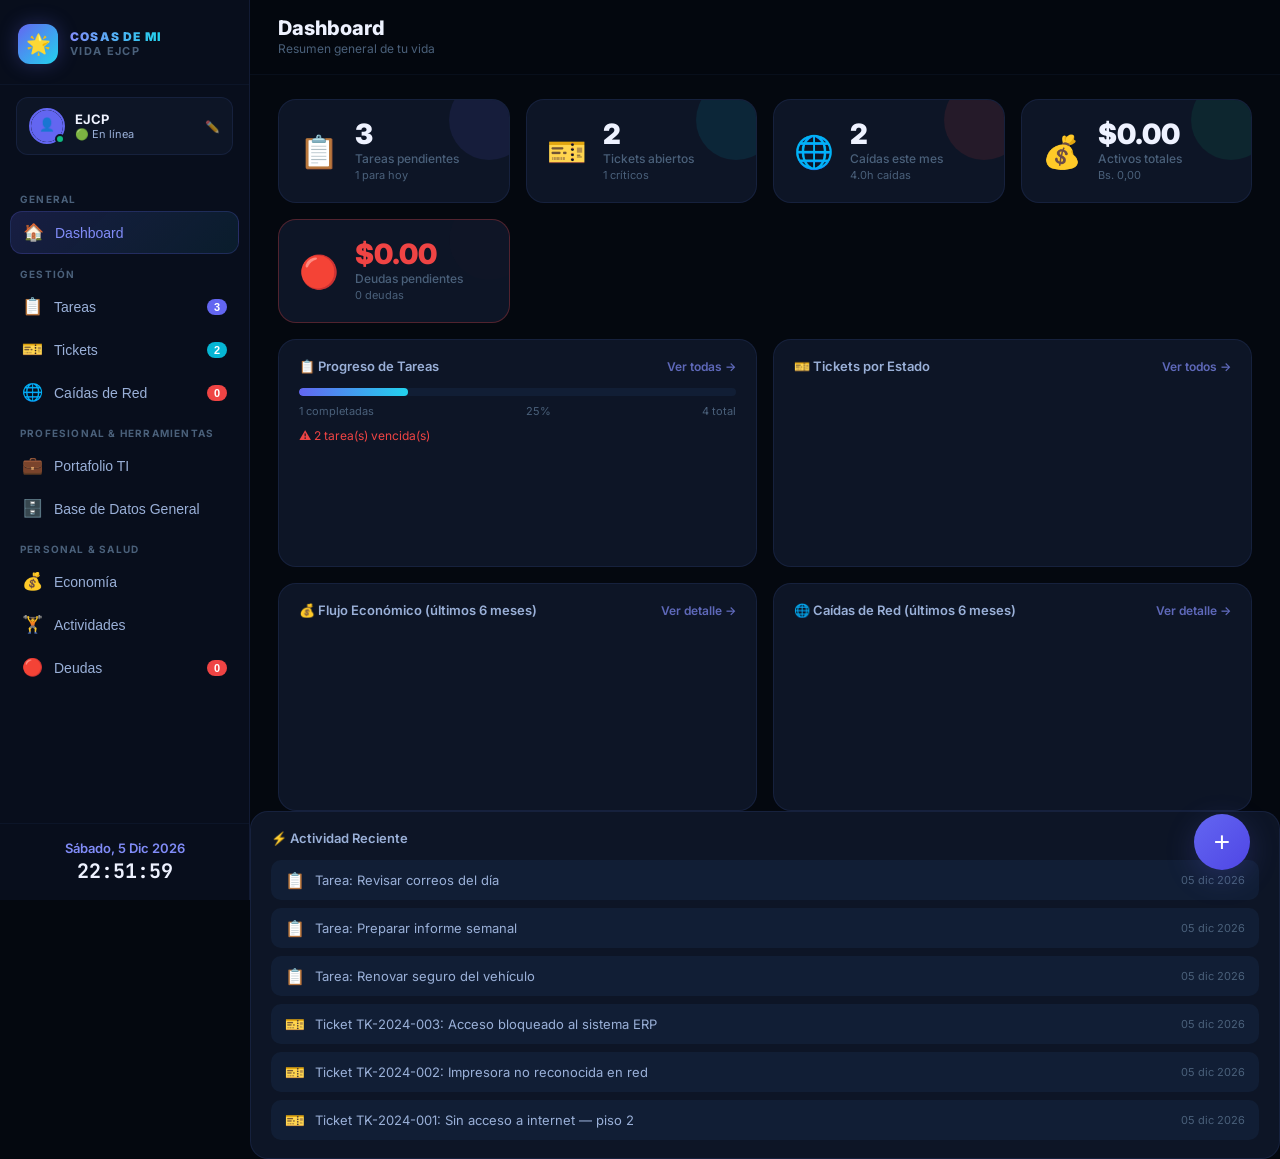
==== commit 0be526cd: "Add files via upload" ====
--- a/mi_portafolio/index.html
+++ b/mi_portafolio/index.html
@@ -10,6 +10,7 @@
   <link href="https://fonts.googleapis.com/css2?family=Inter:wght@300;400;500;600;700;800;900&family=JetBrains+Mono:wght@400;500;600&display=swap" rel="stylesheet" />
   <script src="https://cdn.jsdelivr.net/npm/chart.js@4.4.0/dist/chart.umd.min.js"></script>
   <script src="https://cdnjs.cloudflare.com/ajax/libs/pdf.js/3.11.174/pdf.min.js"></script>
+  <script src="https://cdn.jsdelivr.net/npm/xlsx@0.18.5/dist/xlsx.full.min.js"></script>
   <script>if (window.pdfjsLib) pdfjsLib.GlobalWorkerOptions.workerSrc = 'https://cdnjs.cloudflare.com/ajax/libs/pdf.js/3.11.174/pdf.worker.min.js';</script>
   <link rel="stylesheet" href="styles.css" />
 </head>
@@ -58,9 +59,12 @@
       <span class="nav-badge network-badge" id="sb-network">0</span>
     </button>
 
-    <div class="nav-section-label">Profesional</div>
+    <div class="nav-section-label">Profesional & Herramientas</div>
     <button class="nav-btn" id="nav-portfolio" onclick="switchModule('portfolio')">
       <span class="nav-icon">💼</span><span class="nav-label">Portafolio TI</span>
+    </button>
+    <button class="nav-btn" id="nav-database" onclick="switchModule('database')">
+      <span class="nav-icon">🗄️</span><span class="nav-label">Base de Datos General</span>
     </button>
 
     <div class="nav-section-label">Personal & Salud</div>
@@ -682,6 +686,104 @@
   <div id="printable-cv-container" class="printable-cv-hidden"></div>
 
 
+  <!-- ═══════════ GENERAL DATABASE IMPORT / EXPORT MODULE ═══════════ -->
+  <section class="app-section" id="sec-database" style="display:none">
+    <!-- 📊 Live Database Summary Counters -->
+    <div class="dash-grid" style="padding:24px 28px 0">
+      <div class="dash-card">
+        <div class="dash-card-icon" style="color:var(--green)">💰</div>
+        <div class="dash-card-info">
+          <div class="dash-card-num" id="db-count-econ">0 movs</div>
+          <div class="dash-card-label">Transacciones & Cuentas</div>
+          <div class="dash-card-sub">Binance, AIRTM, Zinli, Bs</div>
+        </div>
+      </div>
+
+      <div class="dash-card">
+        <div class="dash-card-icon" style="color:var(--red)">🔴</div>
+        <div class="dash-card-info">
+          <div class="dash-card-num" id="db-count-debts">0 deudas</div>
+          <div class="dash-card-label">Control de Deudas</div>
+          <div class="dash-card-sub">Abonos en Bolívares acumulados</div>
+        </div>
+      </div>
+
+      <div class="dash-card">
+        <div class="dash-card-icon" style="color:var(--cyan)">📋</div>
+        <div class="dash-card-info">
+          <div class="dash-card-num" id="db-count-tasks">0 tareas</div>
+          <div class="dash-card-label">Tareas & Tickets IT</div>
+          <div class="dash-card-sub">Pendientes e Incidencias</div>
+        </div>
+      </div>
+
+      <div class="dash-card">
+        <div class="dash-card-icon" style="color:var(--purple)">💼</div>
+        <div class="dash-card-info">
+          <div class="dash-card-num" id="db-count-pf">0 ítems</div>
+          <div class="dash-card-label">Portafolio & Documentos</div>
+          <div class="dash-card-sub">Certificados y Experiencia CV</div>
+        </div>
+      </div>
+    </div>
+
+    <div class="module-toolbar">
+      <div class="module-title">
+        <h2>🗄️ Base de Datos General del Sistema</h2>
+        <span class="subtitle">Resumen estadístico en vivo, respaldos en Excel/JSON e importación para modificar o sincronizar información nueva.</span>
+      </div>
+    </div>
+
+    <div style="padding:0 28px 100px">
+      <!-- Resumen Detallado -->
+      <div class="dash-panel" style="margin-bottom:24px">
+        <div class="panel-header"><span>📋 Resumen Detallado de Contenido Almacenado</span></div>
+        <div id="db-summary-details" style="font-size:13px;color:var(--text-secondary);line-height:1.7;padding:8px 0">
+          Cargando resumen de tablas...
+        </div>
+      </div>
+
+      <div class="dash-row">
+        <!-- Export Box -->
+        <div class="dash-panel" style="flex:1">
+          <div class="panel-header"><span>📤 Exportar Base de Datos General</span></div>
+          <p style="font-size:13px;color:var(--text-secondary);margin:12px 0 18px;line-height:1.6">Genera una copia descargable en Excel (.xlsx) con 7 pestañas estructuradas o un archivo JSON completo para migrar a otros equipos.</p>
+          <div style="display:flex;flex-direction:column;gap:12px">
+            <button class="btn-primary" style="background:linear-gradient(135deg,#10b981,#059669);color:#fff;font-weight:800;padding:12px;display:flex;align-items:center;justify-content:center;gap:8px;border:none;border-radius:10px;cursor:pointer" onclick="exportSystemDataExcel()">
+              📊 Exportar Base de Datos a Excel (.xlsx)
+            </button>
+            <button class="btn-secondary" style="padding:10px;display:flex;align-items:center;justify-content:center;gap:8px;border-radius:10px;cursor:pointer" onclick="exportSystemDataJSON()">
+              💾 Exportar Backup General JSON (.json)
+            </button>
+          </div>
+        </div>
+
+        <!-- Import Box -->
+        <div class="dash-panel" style="flex:1">
+          <div class="panel-header"><span>📥 Importar & Sincronizar Información Nueva</span></div>
+          <p style="font-size:13px;color:var(--text-secondary);margin:12px 0 14px;line-height:1.6">Carga una hoja de cálculo Excel o archivo JSON para agregar o modificar los datos guardados en el sistema.</p>
+          
+          <div style="margin-bottom:14px;display:flex;gap:12px;background:rgba(0,0,0,0.2);padding:10px;border-radius:10px;flex-wrap:wrap">
+            <label style="font-size:12px;color:var(--text-primary);cursor:pointer;display:flex;align-items:center;gap:6px">
+              <input type="radio" name="importMode" value="merge" checked> 🔄 Fusionar con datos existentes (Modificar/Agregar)
+            </label>
+            <label style="font-size:12px;color:var(--text-primary);cursor:pointer;display:flex;align-items:center;gap:6px">
+              <input type="radio" name="importMode" value="overwrite"> ⚠️ Reemplazar todo (Sobrescribir)
+            </label>
+          </div>
+
+          <div style="border:2px dashed var(--border-light);border-radius:14px;padding:22px;text-align:center;background:rgba(255,255,255,0.02)" id="excel-drop-zone">
+            <div style="font-size:36px;margin-bottom:6px">📂</div>
+            <div style="font-size:13px;font-weight:800;color:var(--text-primary)">Arrastra tu archivo Excel o JSON aquí</div>
+            <div style="font-size:11px;color:var(--text-muted);margin:4px 0 14px">Formatos: .xlsx, .xls, .csv, .json</div>
+            <input type="file" id="excel-file-input" accept=".xlsx,.xls,.csv,.json" style="display:none" onchange="handleExcelImport(event)">
+            <button class="btn-primary" style="padding:10px 18px;font-size:12px;background:var(--accent);color:#070913;font-weight:800;border:none;border-radius:8px;cursor:pointer" onclick="document.getElementById('excel-file-input').click()">📁 Cargar Archivo y Sincronizar</button>
+          </div>
+        </div>
+      </div>
+    </div>
+  </section>
+
   <!-- ═══════════ ACTIVITIES & WORKOUT ═══════════ -->
   <section class="app-section" id="sec-activities">
     <!-- Health / Fitness Metrics Cards -->
